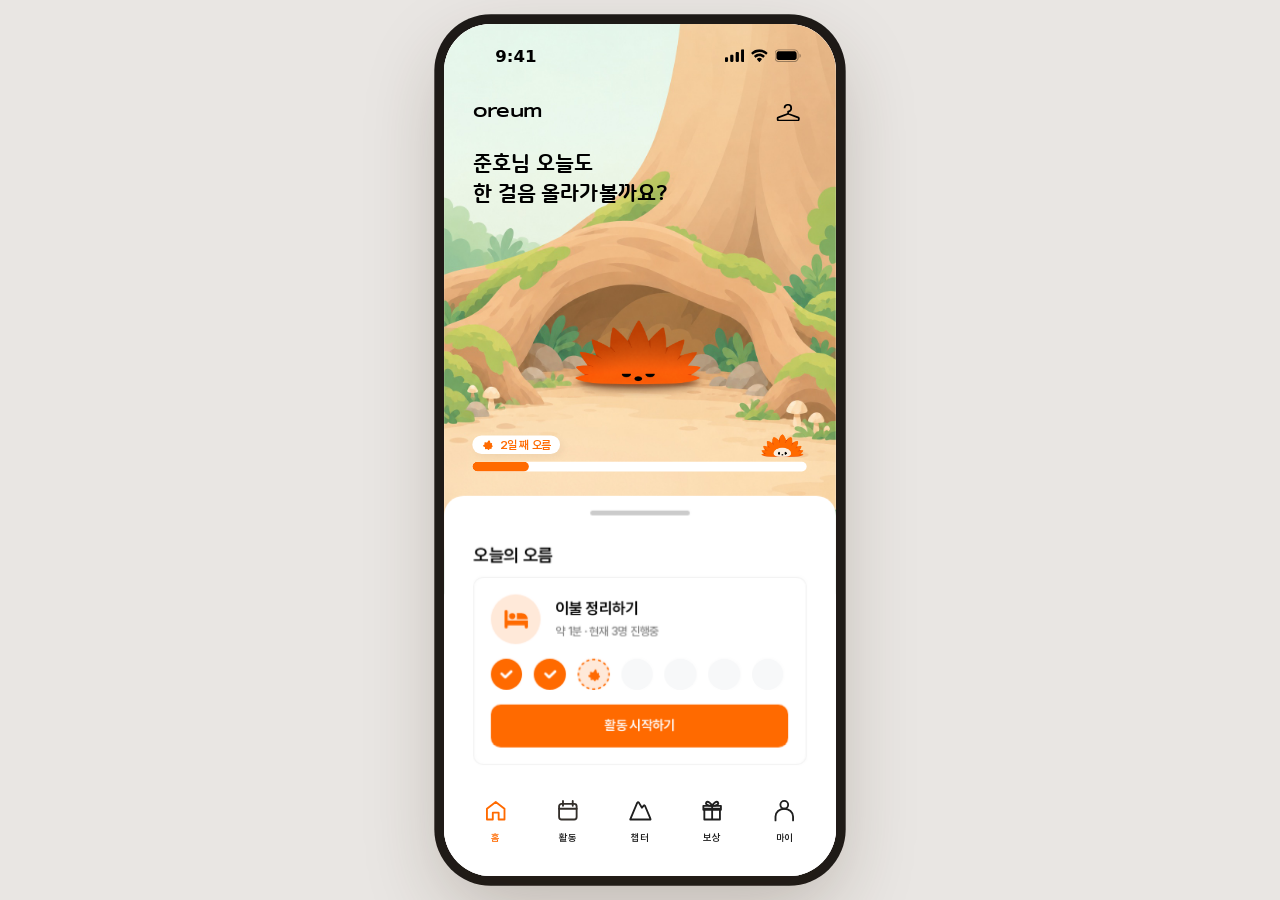
==== index.html @ efaa35b4 "oreum 미션 인증 웹 프로토타입 (홈 → 이불 정리 인증 → 포인트 → 연속활동) Co-Authored-By: Claude Opus 5.5 <noreply@anthropic.c" ====
<!doctype html>
<html lang="ko">
<head>
<meta charset="utf-8">
<meta name="viewport" content="width=device-width, initial-scale=1, maximum-scale=1, user-scalable=no, viewport-fit=cover">
<title>oreum</title>
<meta name="description" content="오름 — 홈에서 미션 인증, 포인트 적립, 연속활동 갱신까지 이어지는 프로토타입">
<meta name="theme-color" content="#ffffff">
<!-- iOS 홈 화면 앱 -->
<meta name="apple-mobile-web-app-capable" content="yes">
<meta name="mobile-web-app-capable" content="yes">
<meta name="apple-mobile-web-app-status-bar-style" content="black-translucent">
<meta name="apple-mobile-web-app-title" content="oreum">
<meta name="format-detection" content="telephone=no">
<link rel="apple-touch-icon" href="icons/icon-180.png">
<link rel="icon" type="image/png" sizes="192x192" href="icons/icon-192.png">
<link rel="manifest" href="manifest.webmanifest">
<link rel="preload" href="fonts/Pretendard-SemiBold.woff2" as="font" type="font/woff2" crossorigin>
<link rel="stylesheet" href="css/app.css">
</head>
<body>
<div id="app" aria-live="polite">

  <!-- ───────── 0. 공통: 가짜 상태바 (데스크톱 미리보기에서만 보임) ───────── -->
  <template id="tpl-statusbar">
    <div class="statusbar">
      <span class="sb-time">9:41</span>
      <span class="sb-levels"><img class="sb-cell" alt=""><img class="sb-wifi" alt=""><img class="sb-batt" alt=""></span>
    </div>
  </template>

  <!-- ───────── 1. 홈 (홈_메인_집 1242:3831 / 바텀시트 1857:6361) ───────── -->
  <section class="screen light" id="home" data-sb="dark">
    <div class="home-bg"><img src="assets/home/bg.jpg" alt=""></div>

    <div class="home-nav">
      <button class="logo" id="logo" aria-label="oreum (길게 누르면 처음 상태로)">oreum</button>
      <button class="hanger" data-toast="꾸미기는 이 프로토타입에 포함되지 않았어요" aria-label="꾸미기"><img src="assets/home/hanger.svg" alt=""></button>
    </div>

    <div class="greeting">준호님 오늘도<br>한 걸음 올라가볼까요?</div>

    <div class="char-shadow"><img src="assets/home/shadow.svg" alt=""></div>
    <img class="char" src="assets/home/char.png" alt="오르미">

    <button class="streak-chip" id="homeChip" data-go="activity">
      <span class="sym"><img src="assets/home/symbol.svg" alt=""></span>
      <span class="chip-txt"><b id="homeChipNum">2</b>일 째 오름</span>
    </button>
    <div class="home-bar"><div class="home-bar-fill" id="homeBarFill"></div></div>
    <div class="peek"><img src="assets/home/peek.png" alt=""></div>

    <div class="dim" id="sheetDim"></div>

    <div class="sheet" id="sheet">
      <div class="sheet-handle" id="sheetHandle"><span class="grabber"></span></div>
      <div class="sheet-body">
        <p class="sheet-title">오늘의 오름</p>
        <div class="mission-card">
          <div class="mc-head">
            <div class="mc-icon">
              <img class="mc-circle" src="assets/home/mission-circle.svg" alt="">
              <img class="mc-bed" src="assets/home/bed.svg" alt="">
            </div>
            <div class="mc-text">
              <p class="mc-title">이불 정리하기</p>
              <p class="mc-sub">약 1분 · 현재 3명 진행중</p>
            </div>
          </div>
          <div class="dots" id="dots">
            <img class="dot" style="left:0" src="assets/home/check1.svg" alt="">
            <img class="dot w33" style="left:44px" src="assets/home/check2.svg" alt="">
            <div class="dot w33 today" id="todayDot" style="left:89px">
              <img class="today-bg" src="assets/home/today-dot.png" alt="" width="33" height="32">
              <span class="today-sym"><img src="assets/home/symbol-round.svg" alt=""></span>
              <img class="today-check" src="assets/home/check2.svg" alt="">
            </div>
            <img class="dot" style="left:134px" src="assets/home/dot-empty32.svg" alt="">
            <img class="dot w33" style="left:178px" src="assets/home/dot-empty33.svg" alt="">
            <img class="dot w33" style="left:223px" src="assets/home/dot-empty33.svg" alt="">
            <img class="dot" style="left:268px" src="assets/home/dot-empty32.svg" alt="">
          </div>
          <button class="btn-primary mc-btn" id="startBtn">활동 시작하기</button>
        </div>

        <!-- 펼친 상태에서만 보이는 영역 -->
        <div class="sheet-more">
          <div class="info-card" data-toast="챕터 화면은 이 프로토타입에 포함되지 않았어요">
            <p class="ic-label">현재 챕터 · 1</p>
            <p class="ic-value">숨 고르기</p>
            <img class="ic-arrow" src="assets/sheet/arrow.svg" alt="">
          </div>
          <div class="info-card right" data-toast="보상 화면은 이 프로토타입에 포함되지 않았어요">
            <p class="ic-label">누적 리워드</p>
            <p class="ic-value"><span id="totalPoint">23,000</span> P</p>
            <img class="ic-arrow" src="assets/sheet/arrow.svg" alt="">
          </div>
          <div class="past-bar" data-go="activity">
            <span>다시 하고 싶은 활동이 있나요?</span>
            <span class="past-link">지난 활동 보기 ›</span>
          </div>
        </div>
      </div>
    </div>

    <nav class="tabs" data-active="home"></nav>
  </section>

  <!-- ───────── 2. 미션 인증 카메라 (미션인증 1242:5837) ───────── -->
  <section class="screen dark" id="camera" data-sb="light">
    <div class="cam-header">
      <p class="cam-title">미션 인증</p>
      <button class="icon-btn cam-close" id="camClose" aria-label="닫기"><img src="assets/camera/x.svg" alt=""></button>
    </div>

    <div class="cam-mission">
      <div class="cm-mascot"><img src="assets/camera/mascot.png" alt=""></div>
      <p class="cm-title">이불 정리하기</p>
      <p class="cm-sub">이불을 갠 모습이 화면에 보이게 찍어주세요</p>
    </div>

    <div class="viewfinder" id="viewfinder">
      <video id="camVideo" autoplay playsinline muted></video>
      <img id="camFallback" class="cam-fallback" src="assets/camera/sample.jpg" alt="예시 사진">
      <img id="camShot" class="cam-shot" alt="촬영한 사진">
      <div class="flash" id="camFlash"></div>
      <img class="corner tl" src="assets/camera/corner-l.svg" alt="">
      <img class="corner tr" src="assets/camera/corner-l.svg" alt="">
      <img class="corner bl" src="assets/camera/corner-l.svg" alt="">
      <img class="corner br" src="assets/camera/corner-l.svg" alt="">
      <div class="cam-msg" id="camMsg">
        <p id="camMsgText">카메라를 켜는 중이에요…</p>
        <button id="camRetry" class="cam-retry">다시 시도</button>
      </div>
    </div>

    <button class="shutter" id="shutter" aria-label="촬영"><img src="assets/camera/shutter.svg" alt=""></button>
    <button class="flip" id="flip" aria-label="카메라 전환">
      <img class="flip-bg" src="assets/camera/flip-bg.svg" alt="">
      <img class="flip-ic" src="assets/camera/flip.svg" alt="">
    </button>
  </section>

  <!-- ───────── 3. 인증 확인 중 (미션인증_로딩 1242:5946) ───────── -->
  <section class="screen light" id="loading" data-sb="dark">
    <div class="mid">
      <div class="ld-mascot">
        <img class="ld-char" src="assets/loading/mascot.png" alt="">
        <img class="ld-eye" src="assets/loading/eye.svg" alt="">
      </div>
      <div class="ld-ring"><img src="assets/loading/ring.svg" alt=""></div>
      <p class="ld-text">인증을 확인하고 있어요...</p>
    </div>
    <button class="btn-primary btn-bottom" id="cancelVerify">인증 취소하기</button>
  </section>

  <!-- ───────── 4. 인증 완료 (미션인증_인증완료 1242:5907) ───────── -->
  <section class="screen light" id="done" data-sb="dark">
    <button class="icon-btn top-close" data-home aria-label="닫기"><img src="assets/done/x.svg" alt=""></button>
    <div class="mid">
      <div class="dn-mascot"><img src="assets/done/mascot.png" alt=""></div>
      <p class="dn-title">인증 완료!</p>
      <p class="dn-sub">차근차근 나만의 속도로 오르고 있어요</p>
      <div class="reward-box">
        <div class="rw-row r1"><span class="rw-label">미션 지원금</span><span class="rw-val" data-count="1400" data-fmt="won">0원</span></div>
        <img class="rw-line l1" src="assets/done/line.svg" alt="">
        <div class="rw-row r2"><span class="rw-label">미션 리워드</span><span class="rw-val" data-count="1000" data-fmt="plus">+0P</span></div>
        <img class="rw-line l2" src="assets/done/line.svg" alt="">
        <div class="rw-row r3"><span class="rw-label">연속 보너스</span><span class="rw-val orange" data-count="200" data-fmt="plus">+0P</span></div>
      </div>
    </div>
    <button class="btn-primary btn-upper" id="toStreak">계속 하기</button>
    <button class="btn-ghost btn-bottom" data-home>홈으로 돌아가기</button>
  </section>

  <!-- ───────── 5. 연속활동 갱신 (미션인증_연속활동 1242:5242) ───────── -->
  <section class="screen light" id="streak" data-sb="dark">
    <button class="icon-btn top-close" data-home aria-label="닫기"><img src="assets/done/x.svg" alt=""></button>
    <div class="mid">
      <div class="st-mascot"><img src="assets/streak/mascot-crop.png" alt=""></div>
      <p class="st-title"><span id="stTitleNum">3</span>일째, 잘하고 있어요</p>
      <p class="st-sub">다음 단계까지 계속해요!</p>
      <div class="st-stats">
        <div class="st-row small"><span>현재 연속 활동</span><span>다음 단계까지</span></div>
        <div class="st-row big"><span class="st-days"><b id="stDays">2</b>일</span><span class="st-left"><b id="stLeft">5</b>일 남음</span></div>
        <div class="st-bar"><div class="st-bar-fill" id="stBarFill"></div></div>
      </div>
    </div>
    <p class="st-hint">이어진 미션을 통해 추가보상을 받아보세요</p>
    <button class="btn-primary btn-upper" data-toast="보너스 퀘스트는 이 프로토타입에 포함되지 않았어요">보너스 퀘스트 하기</button>
    <button class="btn-ghost dark btn-bottom" data-home>홈으로 돌아가기</button>
  </section>

  <!-- ───────── 6. 활동 탭 · 연속 활동 캘린더 (연속활동 1242:6733) ───────── -->
  <section class="screen light" id="activity" data-sb="dark">
    <p class="act-title">연속 활동</p>
    <div class="act-scroll">
      <div class="act-hero">
        <img class="ah-img" src="assets/activity/hedgehog.png" alt="">
        <span class="ah-chip">연속 오름</span>
        <p class="ah-num"><span id="actDays">2</span>일</p>
        <p class="ah-sub">오늘도 작은 실천을 쌓았어요</p>
      </div>
      <div class="cal-head">
        <p id="calMonth">2026년 11월</p>
        <div class="cal-nav">
          <button class="icon-btn" id="calPrev" aria-label="이전 달"><img src="assets/activity/chev-l.svg" alt=""></button>
          <button class="icon-btn flipx" id="calNext" aria-label="다음 달"><img src="assets/activity/chev-r.svg" alt=""></button>
        </div>
      </div>
      <div class="cal" id="cal"></div>
      <div class="cal-legend">
        <span class="lg-pill"></span><span class="lg-txt">활동 완료</span>
        <img class="lg-dot" src="assets/activity/legend-today.svg" alt=""><span class="lg-txt">오늘</span>
      </div>
      <p class="act-day" id="actDayLabel">11월 15일 · 오늘</p>
      <button class="act-card" id="actCard">
        <span class="ac-ch">챕터 1</span>
        <span class="ac-title">이불 정리하기</span>
        <span class="ac-sub" id="actCardSub">아직 인증 전이에요</span>
        <img class="ac-photo" src="assets/activity/photo.svg" alt="">
        <img class="ac-chev" src="assets/activity/chev-sm.svg" alt="">
      </button>
    </div>
    <nav class="tabs" data-active="activity"></nav>
  </section>

  <!-- 촬영 사진 보기 -->
  <div class="photo-view" id="photoView"><img id="photoViewImg" alt="인증 사진"><p>탭하면 닫혀요</p></div>

  <div class="toast" id="toast"></div>
</div>

<!-- 사파리에서 처음 열었을 때: 홈 화면에 추가 안내 -->
<div class="a2hs" id="a2hs" hidden>
  <div class="a2hs-card">
    <p class="a2hs-title">홈 화면에 추가해서 앱처럼 실행하세요</p>
    <p class="a2hs-body">하단의 <b>공유</b> 버튼 <svg viewBox="0 0 24 24" width="16" height="16" aria-hidden="true"><path d="M12 3v12M8 7l4-4 4 4M5 11v9h14v-9" fill="none" stroke="currentColor" stroke-width="2" stroke-linecap="round" stroke-linejoin="round"/></svg> → <b>홈 화면에 추가</b>를 누르면 주소창 없이 전체 화면으로 열려요.</p>
    <button id="a2hsClose">브라우저에서 그냥 볼게요</button>
  </div>
</div>

<script src="js/app.js"></script>
</body>
</html>
---- css/app.css ----
/* oreum 미션 인증 프로토타입
   - 모든 좌표는 Figma 프레임(402 × 874) 기준 px. #app 전체를 기기 폭에 맞춰 scale 한다.
   - --H : 현재 기기에서의 화면 높이(디자인 px, 단위 없는 숫자). JS가 넣어 준다. */

@font-face { font-family: "Pretendard"; font-weight: 400; font-display: swap; src: url("../fonts/Pretendard-Regular.woff2") format("woff2"); }
@font-face { font-family: "Pretendard"; font-weight: 500; font-display: swap; src: url("../fonts/Pretendard-Medium.woff2") format("woff2"); }
@font-face { font-family: "Pretendard"; font-weight: 600; font-display: swap; src: url("../fonts/Pretendard-SemiBold.woff2") format("woff2"); }
@font-face { font-family: "NanumSquareRound"; font-weight: 800; font-display: swap; src: url("../fonts/NanumSquareRoundEB.woff2") format("woff2"); }
@font-face { font-family: "Syncopate"; font-weight: 700; font-display: swap; src: url("../fonts/Syncopate-Bold.ttf") format("truetype"); }

:root {
  --orange: #ff6a00;
  --ink: #1f1f1f;
  --H: 874;
}

* { box-sizing: border-box; margin: 0; padding: 0; }
html, body { height: 100%; }
body {
  position: fixed; inset: 0; overflow: hidden;
  background: #ffffff;
  font-family: "Pretendard", -apple-system, BlinkMacSystemFont, "Apple SD Gothic Neo", sans-serif;
  color: #000;
  -webkit-font-smoothing: antialiased;
  -webkit-text-size-adjust: 100%;
  -webkit-user-select: none; user-select: none;
  -webkit-touch-callout: none;
  -webkit-tap-highlight-color: transparent;
  touch-action: manipulation;
  overscroll-behavior: none;
}
body.bg-dark { background: #1c1612; }
body.frame { background: #e9e6e3; }

button { font: inherit; color: inherit; background: none; border: 0; cursor: pointer; text-align: inherit; }
img { display: block; -webkit-user-drag: none; }

#app {
  position: absolute; left: 0; top: 0;
  width: 402px; height: calc(var(--H) * 1px);
  transform-origin: 0 0;
  overflow: hidden;
  background: #fff;
}
body.frame #app { border-radius: 48px; box-shadow: 0 30px 80px rgba(60, 40, 20, .25), 0 0 0 10px #1d1a18; }

/* ───────── 공통 ───────── */
.screen { position: absolute; inset: 0; display: none; overflow: hidden; background: #fff; }
.screen.active { display: block; }
.screen.dark { background: #1c1612; }

.statusbar {
  position: absolute; left: 0; top: 0; width: 402px; height: 62px; z-index: 40;
  display: none; align-items: center; justify-content: center; gap: 154px;
  padding: 21px 24px 19px; pointer-events: none;
}
body.frame .statusbar { display: flex; }
.sb-time { flex: 1 0 0; text-align: center; padding-top: 1.5px; font: 600 17px/22px -apple-system, "SF Pro", system-ui, sans-serif; }
.screen.dark .sb-time { color: #fff; }
.sb-levels { flex: 1 0 0; display: flex; gap: 7px; align-items: center; justify-content: center; height: 22px; padding: 1px 1px 0 0; }
.sb-cell { width: 19.2px; height: 12.226px; }
.sb-wifi { width: 17.142px; height: 12.328px; }
.sb-batt { width: 27.328px; height: 13px; }

.icon-btn { position: absolute; width: 44px; height: 44px; padding: 10px; }
.icon-btn img { width: 24px; height: 24px; }
.flipx img { transform: scaleX(-1); }

.btn-primary, .btn-ghost {
  position: absolute; left: 30px; width: 342px; height: 56px; border-radius: 10px;
  font-weight: 600; font-size: 14px; line-height: 1.3; letter-spacing: -0.28px; text-align: center;
  transition: transform .12s ease, filter .12s ease;
}
.btn-primary { background: var(--orange); color: #fff; }
.btn-ghost { color: rgba(0, 0, 0, .5); }
.btn-ghost.dark { color: #444; }
.btn-primary:active, .btn-ghost:active { transform: scale(.97); filter: brightness(.95); }
.btn-upper { bottom: 122px; }
.btn-bottom { bottom: 53px; }

/* 화면 가운데 묶음: 디자인 높이(874)와 기기 높이 차이의 절반만큼 위아래로 이동 */
.mid {
  position: absolute; left: 0; top: 0; width: 402px; height: 874px; pointer-events: none;
  transform: translateY(calc((var(--H) - 874) * .5px));
}
.mid > * { pointer-events: auto; }

.top-close { left: 338px; top: 67px; z-index: 3; }

/* ───────── 1. 홈 ───────── */
.home-bg { position: absolute; left: -1px; top: -25px; width: 403px; height: 610px; overflow: hidden; }
.home-bg img { position: absolute; left: -0.99%; top: -0.04%; width: 100.99%; height: 100.08%; max-width: none; }

.home-nav { position: absolute; left: 0; top: 62px; width: 402px; height: 58px; }
.logo {
  position: absolute; left: 30px; top: 20px; width: 82px; height: 18px;
  font: 700 14px/1.4 "Syncopate", sans-serif; letter-spacing: -0.14px; color: #000;
}
.hanger { position: absolute; left: 342px; top: 20.5px; width: 22px; height: 17px; }
.hanger::after { content: ""; position: absolute; inset: -12px; }
.hanger img { position: absolute; left: -0.865px; top: -0.894px; width: 23.703px; height: 18.79px; max-width: none; }

.greeting {
  position: absolute; left: 30px; top: 129px; white-space: nowrap;
  font: 800 22px/1.4 "NanumSquareRound", "Pretendard", sans-serif; letter-spacing: -0.44px;
}

/* 짧은 화면에서는 캐릭터·칩이 시트에 가리지 않도록 함께 올라감 */
.char-shadow, .char { --lift: min(0px, calc((var(--H) - 874) * .55px)); }
.char-shadow { position: absolute; left: 138px; top: calc(358px + var(--lift)); width: 122px; height: 16px; }
.char-shadow img { position: absolute; left: -10.394px; top: -10.4px; width: 142.789px; height: 36.8px; max-width: none; }
.char {
  position: absolute; left: 125px; top: calc(296px + var(--lift)); width: 148px; height: 83px; object-fit: cover;
  transform-origin: 50% 90%; animation: breathe 3.2s ease-in-out infinite;
}
@keyframes breathe { 0%, 100% { transform: scale(1, 1); } 50% { transform: scale(1.02, .975); } }

.streak-chip, .home-bar, .peek { --lift: min(0px, calc((var(--H) - 874) * 1px)); }
.streak-chip {
  position: absolute; left: 29px; top: calc(422px + var(--lift)); height: 19px;
  display: flex; align-items: center; gap: 6px; padding: 0 10px; border-radius: 30px; overflow: hidden;
  background: #fff; box-shadow: 3px 3px 8.4px rgba(0, 0, 0, .05);
  color: var(--orange); font-weight: 600; font-size: 12px; line-height: 1; letter-spacing: -0.24px; white-space: nowrap;
}
.streak-chip b { font-weight: 600; display: inline-block; }
.sym { position: relative; width: 12px; height: 12px; flex: none; }
.sym img { position: absolute; left: .964px; top: 1.319px; width: 10.016px; height: 10.063px; }
.home-bar { position: absolute; left: 29px; top: calc(449px + var(--lift)); width: 343px; height: 10px; border-radius: 30px; background: #fff; overflow: hidden; }
.home-bar-fill { height: 100%; width: 58px; border-radius: 30px; background: var(--orange); transition: width .9s cubic-bezier(.2, .8, .2, 1); }
.peek { position: absolute; left: 322px; top: calc(419px + var(--lift)); width: 50px; height: 27px; overflow: hidden; }
.peek img { position: absolute; left: -0.52%; top: -30.77%; width: 101.03%; height: 161.54%; max-width: none; }

.dim { position: absolute; inset: 0; z-index: 5; background: rgba(0, 0, 0, .75); opacity: 0; pointer-events: none; }
.sheet {
  position: absolute; left: 0; width: 402px; z-index: 6;
  top: calc((var(--H) - 579) * 1px); height: 640px;
  border-radius: 20px 20px 0 0; background: #fff;
  -webkit-backdrop-filter: blur(2.3px); backdrop-filter: blur(2.3px);
  transform: translateY(189px);         /* 접힌 상태 = 디자인 top 484 */
  will-change: transform;
}
.sheet-handle { position: absolute; left: 0; top: 0; width: 402px; height: 44px; z-index: 2; touch-action: none; }
.grabber { position: absolute; left: 150px; top: 15px; width: 102px; height: 5px; border-radius: 3px; background: #cbcbcb; }
.sheet-body { position: absolute; left: 30px; top: 48px; width: 342px; }
.sheet-title { font-weight: 600; font-size: 18px; line-height: 1.4; letter-spacing: -0.36px; margin-bottom: 10px; }

.mission-card {
  position: relative; width: 342px; padding: 17px; /* Figma 선은 안쪽 선 → 테두리 1px 포함해 18px */ border: 1px solid rgba(0, 0, 0, .05); border-radius: 10px; background: #fff;
  display: flex; flex-direction: column; gap: 15px;
}
.mc-head { display: flex; align-items: center; gap: 15px; }
.mc-icon { position: relative; width: 51px; height: 51px; flex: none; }
.mc-circle { position: absolute; inset: 0; width: 51px; height: 51px; }
.mc-bed { position: absolute; left: 14px; top: 16px; width: 24px; height: 19.034px; }
.mc-text { width: 162px; display: flex; flex-direction: column; gap: 4px; line-height: 1.4; }
.mc-title { font-weight: 600; font-size: 16px; letter-spacing: -0.32px; }
.mc-sub { font-weight: 500; font-size: 12px; letter-spacing: -0.24px; color: #808080; }

.dots { position: relative; height: 32px; width: 301px; }
.dot { position: absolute; top: 0; width: 32px; height: 32px; }
.dot.w33 { width: 33px; }
.today-bg { position: absolute; inset: 0; width: 33px; height: 32px; }
.today-sym { position: absolute; left: 10px; top: 9px; width: 14px; height: 14px; }
.today-sym img { position: absolute; left: .963px; top: 1.319px; width: 12.016px; height: 12.062px; }
.today-check { position: absolute; inset: 0; width: 33px; height: 32px; opacity: 0; transform: scale(.3); }
.today.done .today-bg, .today.done .today-sym { opacity: 0; }
.today.done .today-check { opacity: 1; transform: none; }

.mc-btn { position: relative; left: 0; width: 304.892px; height: 44px; font-size: 14px; line-height: 1.4; }
.mc-btn.completed { background: #ffe9d9; color: var(--orange); }

.sheet-more { position: relative; margin-top: 22px; display: flex; flex-wrap: wrap; column-gap: 20px; row-gap: 22px; opacity: 0; pointer-events: none; }
.sheet.expanded .sheet-more { pointer-events: auto; }
.info-card { position: relative; width: 161px; height: 91px; border: 1px solid rgba(0, 0, 0, .05); border-radius: 10px; cursor: pointer; }
.ic-label { position: absolute; left: 14px; top: 12px; font-weight: 500; font-size: 13px; line-height: 1.4; letter-spacing: -0.26px; color: rgba(0, 0, 0, .5); }
.ic-value { position: absolute; left: 13px; top: 39px; font-weight: 600; font-size: 20px; line-height: 1.4; letter-spacing: -0.4px; white-space: nowrap; }
.ic-arrow { position: absolute; left: 136px; top: 14px; width: 14.32px; height: 14.32px; }
.info-card.right .ic-label, .info-card.right .ic-value { left: 13.6px; }
.info-card.right .ic-arrow { left: 132.5px; }
.past-bar {
  position: relative; width: 342px; height: 44px; border-radius: 10px; background: #f7f8f9;
  font-weight: 500; font-size: 13px; line-height: 18px; letter-spacing: -0.26px; cursor: pointer;
}
.past-bar span { position: absolute; left: 12px; top: 12px; white-space: nowrap; }
.past-bar .past-link { left: 249px; color: rgba(0, 0, 0, .5); }

/* 하단 탭 */
.tabs { position: absolute; left: 0; bottom: 0; width: 402px; height: 96px; z-index: 8; background: #fff; }
.tabs-inner { position: absolute; left: 16px; top: 12px; width: 370px; height: 56px; display: flex; }
.tab { flex: 1 0 0; height: 56px; display: flex; flex-direction: column; align-items: center; justify-content: center; gap: 4px; }
.tab-ic { position: relative; width: 28px; height: 28px; }
.tab-ic img { position: absolute; left: 2px; top: 2px; width: 24px; height: 24px; }
.tab-lb { font-weight: 600; font-size: 10px; line-height: 18px; color: var(--ink); white-space: nowrap; }
.tab.on .tab-lb { color: var(--orange); }

/* ───────── 2. 카메라 ───────── */
.cam-title { position: absolute; left: 0; width: 402px; top: 77px; text-align: center; color: #fff; font-weight: 600; font-size: 20px; line-height: 24px; }
.cam-close { left: 338px; top: 67px; }

.cam-mission { position: absolute; left: 30px; top: 148px; width: 342px; height: 86px; border-radius: 10px; background: #332e2a; }
.cm-mascot { position: absolute; left: 20px; top: 18px; width: 53px; height: 50px; overflow: hidden; }
.cm-mascot img { position: absolute; left: -10.15%; top: -4.07%; width: 112.23%; height: 108.55%; max-width: none; }
.cm-title { position: absolute; left: 83px; top: 22px; color: #fff; font-weight: 600; font-size: 16px; line-height: 1.4; letter-spacing: -0.32px; white-space: nowrap; }
.cm-sub { position: absolute; left: 83px; top: 44px; color: rgba(255, 255, 255, .5); font-weight: 400; font-size: 14px; line-height: 1.4; letter-spacing: -0.28px; white-space: nowrap; }

.viewfinder {
  position: absolute; left: 30px; top: 254px; width: 342px; height: calc((var(--H) - 462) * 1px);
  border-radius: 10px; overflow: hidden; background: #0d0a08;
  transform: translateZ(0); /* iOS에서 video 모서리 클리핑 */
}
#camVideo { position: absolute; inset: 0; width: 100%; height: 100%; object-fit: cover; background: #0d0a08; }
#camVideo.mirror { transform: scaleX(-1); }
.cam-fallback { position: absolute; left: -6.43%; top: -13.19%; width: 106.43%; height: 126.39%; max-width: none; object-fit: cover; display: none; }
.viewfinder.fallback .cam-fallback { display: block; }
.viewfinder.fallback #camVideo { display: none; }
.cam-shot { position: absolute; inset: 0; width: 100%; height: 100%; object-fit: cover; display: none; }
.viewfinder.shot .cam-shot { display: block; }
.flash { position: absolute; inset: 0; background: #fff; opacity: 0; pointer-events: none; }

.corner { position: absolute; width: 36px; height: 35.273px; max-width: none; pointer-events: none; z-index: 2; }
.corner.tl { left: 11px; top: 11.72px; }
.corner.tr { right: 12px; top: 11.72px; transform: scaleX(-1); }
.corner.bl { left: 11px; bottom: 13.68px; transform: scaleY(-1); }
.corner.br { right: 12px; bottom: 13.68px; transform: scale(-1, -1); }

.cam-msg {
  position: absolute; left: 0; right: 0; bottom: 0; z-index: 3; padding: 14px 16px 16px;
  display: none; flex-direction: column; align-items: center; gap: 10px;
  background: linear-gradient(to top, rgba(0, 0, 0, .7), rgba(0, 0, 0, 0));
  color: #fff; text-align: center; font-weight: 500; font-size: 13px; line-height: 1.45; letter-spacing: -0.26px;
}
.cam-msg.show { display: flex; }
.cam-msg.center { top: 0; justify-content: center; background: rgba(0, 0, 0, .35); }
.cam-retry { display: none; padding: 7px 14px; border-radius: 20px; background: rgba(255, 255, 255, .18); font-weight: 600; font-size: 13px; }
.cam-msg.retry .cam-retry { display: block; }

.shutter { position: absolute; left: 165px; bottom: 69px; width: 72.004px; height: 72.004px; border-radius: 50%; transition: transform .12s ease; }
.shutter img { width: 72.004px; height: 72.004px; }
.shutter:active { transform: scale(.9); }
.shutter:disabled { opacity: .5; }
.flip { position: absolute; left: 317px; bottom: 83px; width: 44px; height: 44px; }
.flip-bg { position: absolute; inset: 0; width: 44px; height: 44px; }
.flip-ic { position: absolute; left: 10px; top: 10px; width: 24px; height: 24px; transition: transform .4s ease; }
.flip.spin .flip-ic { transform: rotate(180deg); }

/* ───────── 3. 로딩 ───────── */
.ld-mascot { position: absolute; left: 134px; top: 343px; width: 135px; height: 135px; }
.ld-char { width: 135px; height: 135px; object-fit: cover; }
.ld-eye { position: absolute; left: 62px; top: 63px; width: 4px; height: 5px; }
.ld-ring { position: absolute; left: 101px; top: 310px; width: 199.5px; height: 198px; animation: ring 2s linear infinite; }
.ld-ring img { position: absolute; left: -2.494px; top: -2.495px; width: 204.5px; height: 203px; max-width: none; }
@keyframes ring { 0% { transform: rotate(0deg); } 37.5% { transform: rotate(360deg); } 75%, 100% { transform: rotate(720deg); } }
.ld-text { position: absolute; left: 0; width: 403px; top: 532px; text-align: center; font-weight: 600; font-size: 22px; line-height: 1.4; letter-spacing: -0.44px; }

/* ───────── 4. 인증 완료 ───────── */
.dn-mascot { position: absolute; left: 117px; top: 173px; width: 167px; height: 153px; overflow: hidden; }
.dn-mascot img { position: absolute; left: -14.47%; top: -1.68%; width: 118.56%; height: 105.43%; max-width: none; }
.dn-title { position: absolute; left: 80px; top: 334px; width: 242px; text-align: center; font-weight: 600; font-size: 24px; line-height: 1.4; letter-spacing: -0.48px; }
.dn-sub { position: absolute; left: 0; width: 403px; top: 368px; text-align: center; font-weight: 400; font-size: 14px; line-height: 1.4; letter-spacing: -0.28px; color: rgba(0, 0, 0, .5); }
.reward-box { position: absolute; left: 30px; top: 438px; width: 342px; height: 167px; border-radius: 10px; background: #f7f8f9; }
.rw-row { position: absolute; left: 24px; right: 24px; height: 22.4px; }
.rw-row.r1 { top: 18px; } .rw-row.r2 { top: 72px; } .rw-row.r3 { top: 127px; }
.rw-label { position: absolute; left: 0; top: 1px; font-weight: 400; font-size: 14px; line-height: 1.4; letter-spacing: -0.28px; color: rgba(0, 0, 0, .5); }
.r2 .rw-label { top: 0; } .r2 .rw-val { top: 1px; }
.rw-val { position: absolute; right: 0; top: 0; font-weight: 500; font-size: 16px; line-height: 1.4; letter-spacing: -0.32px; color: #000; font-variant-numeric: tabular-nums; white-space: nowrap; }
.r2 .rw-val { color: #060606; }
.rw-val.orange { color: var(--orange); }
.rw-line { position: absolute; width: 293px; height: .7px; }
.rw-line.l1 { left: 24px; top: 55.3px; } .rw-line.l2 { left: 25px; top: 110.3px; }

/* ───────── 5. 연속활동 ───────── */
.st-mascot { position: absolute; left: 127px; top: 221px; width: 148px; height: 142px; }
.st-mascot img { width: 148px; height: 142px; }
.st-title { position: absolute; left: 0; width: 402px; top: 375px; text-align: center; white-space: nowrap; font-weight: 600; font-size: 24px; line-height: 1.4; letter-spacing: -0.48px; }
.st-title span { display: inline-block; }
.st-sub { position: absolute; left: 0; width: 401px; top: 415px; text-align: center; white-space: nowrap; font-weight: 400; font-size: 16px; line-height: 1.4; letter-spacing: -0.32px; color: #666; }
.st-stats { position: absolute; left: 29px; top: 477px; width: 343px; display: flex; flex-direction: column; gap: 9px; }
.st-row { display: flex; justify-content: space-between; font-weight: 500; line-height: 1.4; white-space: nowrap; }
.st-row.small { font-size: 12px; letter-spacing: -0.24px; color: rgba(31, 31, 31, .5); }
.st-row.big { font-size: 16px; letter-spacing: -0.32px; margin-top: -9px; }
.st-row b { font-weight: 500; display: inline-block; }
.st-days { color: rgba(0, 0, 0, .7); }
.st-left { color: var(--orange); }
.st-bar { width: 342px; height: 7px; border-radius: 30px; background: #ffe9d9; overflow: hidden; }
.st-bar-fill { height: 100%; width: 0; border-radius: 30px; background: var(--orange); }
.st-hint { position: absolute; left: 0; width: 400px; bottom: 191px; text-align: center; white-space: nowrap; font-weight: 400; font-size: 12px; line-height: 1.4; letter-spacing: -0.24px; color: rgba(0, 0, 0, .5); }

/* ───────── 6. 활동 탭 ───────── */
.act-title { position: absolute; left: 0; width: 402px; top: 77px; z-index: 2; text-align: center; font-weight: 600; font-size: 20px; line-height: 24px; }
.act-scroll {
  position: absolute; left: 0; right: 0; top: 120px; bottom: 96px; overflow-y: auto; overflow-x: hidden;
  -webkit-overflow-scrolling: touch; overscroll-behavior: contain;
}
.act-scroll::after { content: ""; display: block; height: calc(650px + var(--extra, 0) * 1px); }
.act-scroll > * { position: absolute; }
.act-hero { left: 30px; top: 19px; width: 342px; height: 116px; border-radius: 15px; background: #fff8f2; }
.ah-img { position: absolute; left: 15px; top: 36px; width: 88px; height: 44px; object-fit: cover; }
.ah-chip { position: absolute; left: 110px; top: 20px; padding: 3px 8px; border-radius: 67px; background: #fff; font-weight: 600; font-size: 12px; line-height: 1.4; color: rgba(0, 0, 0, .5); }
.ah-num { position: absolute; left: 113px; top: 42.9px; font-weight: 600; font-size: 28px; line-height: 1.4; color: var(--orange); white-space: nowrap; }
.ah-num span { display: inline-block; }
.ah-sub { position: absolute; left: 113px; top: 82px; font-weight: 500; font-size: 10px; line-height: 1.4; color: rgba(0, 0, 0, .5); white-space: nowrap; }

.cal-head { left: 0; top: 173px; width: 402px; height: 24px; padding: 0 30px; display: flex; align-items: center; justify-content: space-between; }
.cal-head p { font-weight: 600; font-size: 16px; line-height: 1.4; }
.cal-nav { position: relative; width: 76px; height: 24px; }
.cal-nav .icon-btn { top: -10px; }
#calPrev { left: -10px; }
#calNext { left: 42px; }

.cal { left: 0; top: 0; width: 402px; height: 460px; pointer-events: none; }
.cal-pill { position: absolute; height: 30px; border-radius: 30px; background: #fff5ed; }
.cal-today { position: absolute; width: 30px; height: 30px; border-radius: 50%; background: var(--orange); }
.cal-num { position: absolute; width: 40px; height: 30px; margin: -15px 0 0 -20px; display: flex; align-items: center; justify-content: center; font-weight: 500; font-size: 16px; line-height: 1.4; color: #000; }
.cal-num.wd { color: rgba(0, 0, 0, .3); }
.cal-num.on { font-weight: 600; color: var(--orange); }
.cal-num.today { font-weight: 600; color: #fff; }
.cal-num.muted { color: rgba(0, 0, 0, .15); }

.cal-legend { left: 0; top: 461px; width: 402px; height: 12px; }
.lg-pill { position: absolute; left: 35px; top: 0; width: 21px; height: 12px; border-radius: 10px; background: #fff5ed; }
.lg-dot { position: absolute; left: 125px; top: 0; width: 12px; height: 12px; }
.lg-txt { position: absolute; left: 68px; top: 0; font-weight: 500; font-size: 12px; line-height: 1; color: rgba(0, 0, 0, .5); white-space: nowrap; }
.lg-txt:last-child { left: 149px; }

.act-day { left: 30px; top: 513px; font-weight: 600; font-size: 16px; line-height: normal; white-space: nowrap; }
.act-card { left: 30px; top: 547px; width: 342px; height: 96px; border-radius: 15px; background: #f7f8f9; }
.act-card > * { position: absolute; white-space: nowrap; line-height: normal; }
.ac-ch { left: 16px; top: 19px; font-weight: 600; font-size: 12px; color: rgba(0, 0, 0, .3); }
.ac-title { left: 16px; top: 38px; font-weight: 600; font-size: 16px; color: #000; }
.ac-sub { left: 16px; top: 61px; font-weight: 500; font-size: 13px; color: rgba(0, 0, 0, .5); }
.ac-photo { left: 272px; top: 58px; width: 18px; height: 18px; }
.ac-chev { left: 305px; top: 56px; width: 21px; height: 21px; transform: scaleX(-1); }
.act-card:not(.done) .ac-photo { opacity: .35; }

/* ───────── 오버레이 ───────── */
.photo-view {
  position: absolute; inset: 0; z-index: 60; display: none; flex-direction: column; align-items: center; justify-content: center; gap: 14px;
  background: rgba(10, 8, 6, .92); color: rgba(255, 255, 255, .6); font-size: 13px;
}
.photo-view.show { display: flex; }
.photo-view img { width: 342px; max-height: 70%; object-fit: contain; border-radius: 10px; }

.toast {
  position: absolute; left: 50%; bottom: 130px; z-index: 70; width: max-content; max-width: 340px; word-break: keep-all;
  transform: translate(-50%, 10px); opacity: 0; pointer-events: none;
  padding: 11px 16px; border-radius: 22px; background: rgba(30, 27, 25, .92); color: #fff;
  font-weight: 500; font-size: 13px; line-height: 1.4; letter-spacing: -0.26px; text-align: center;
  transition: opacity .25s ease, transform .25s ease;
}
.toast.show { opacity: 1; transform: translate(-50%, 0); }

/* 홈 화면 추가 안내 (기기 크기 그대로, 스케일 밖) */
.a2hs { position: fixed; inset: 0; z-index: 100; display: flex; align-items: flex-end; justify-content: center; padding: 16px 16px calc(16px + env(safe-area-inset-bottom)); background: rgba(0, 0, 0, .45); }
.a2hs[hidden] { display: none; }
.a2hs-card { width: 100%; max-width: 420px; padding: 22px 20px 16px; border-radius: 20px; background: #fff; text-align: center; }
.a2hs-title { font-weight: 600; font-size: 17px; letter-spacing: -0.34px; margin-bottom: 8px; }
.a2hs-body { font-size: 14px; line-height: 1.55; color: #555; letter-spacing: -0.28px; }
.a2hs-body svg { vertical-align: -3px; color: #0a84ff; }
.a2hs-card button { margin-top: 16px; width: 100%; height: 48px; border-radius: 12px; background: #f2f2f2; font-weight: 600; font-size: 14px; text-align: center; }
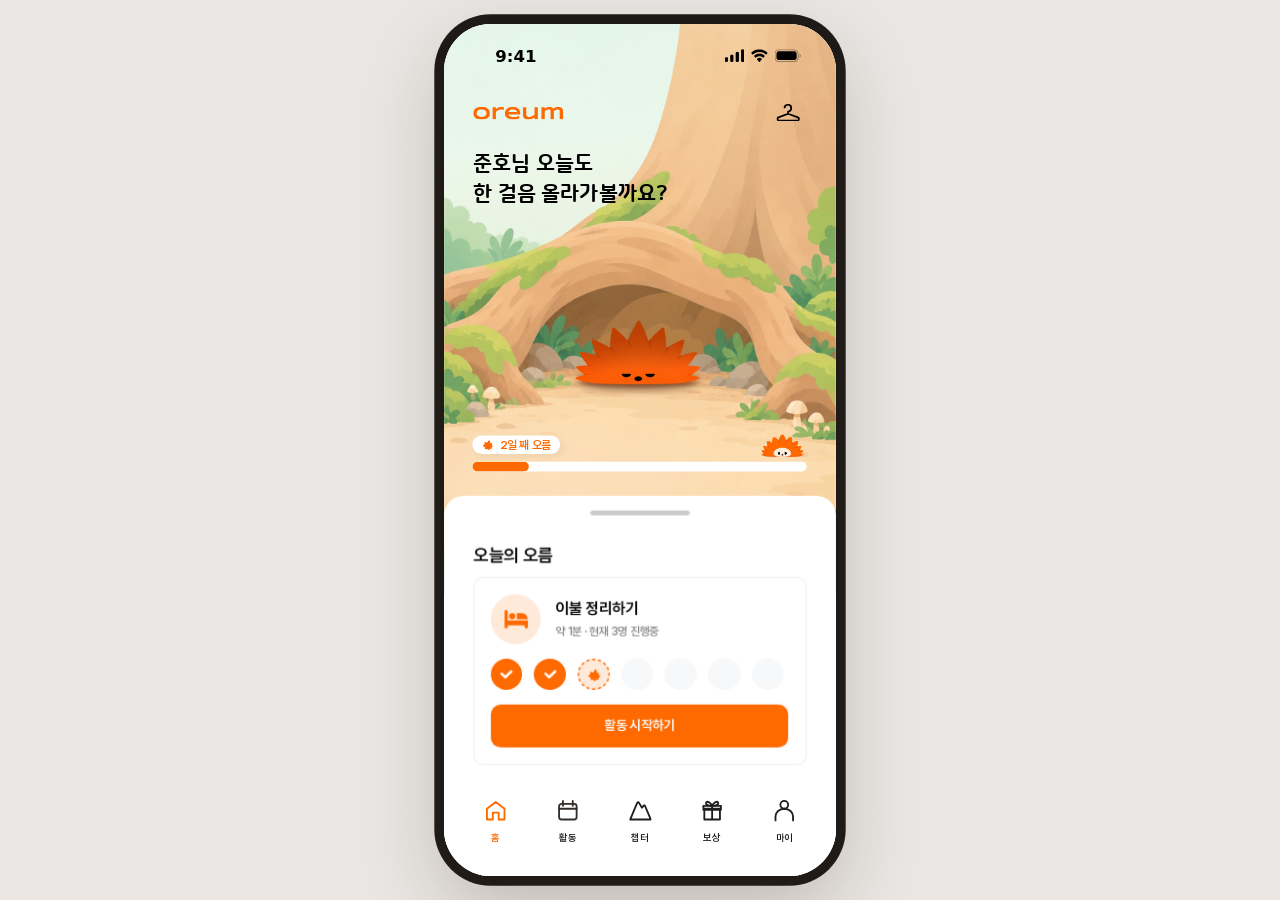
==== commit e9b4c65c: "상태바를 불투명(default)으로 바꿔 화면 하단 여백·잘림 해결, 로고를 oreum 워드마크로 교체 iOS 26 홈 화면 앱의 black-translucent 모드는 웹 화면이" ====
--- a/index.html
+++ b/index.html
@@ -9,14 +9,14 @@
 <!-- iOS 홈 화면 앱 -->
 <meta name="apple-mobile-web-app-capable" content="yes">
 <meta name="mobile-web-app-capable" content="yes">
-<meta name="apple-mobile-web-app-status-bar-style" content="black-translucent">
+<meta name="apple-mobile-web-app-status-bar-style" content="default">
 <meta name="apple-mobile-web-app-title" content="oreum">
 <meta name="format-detection" content="telephone=no">
 <link rel="apple-touch-icon" href="icons/icon-180.png">
 <link rel="icon" type="image/png" sizes="192x192" href="icons/icon-192.png">
 <link rel="manifest" href="manifest.webmanifest">
 <link rel="preload" href="fonts/Pretendard-SemiBold.woff2" as="font" type="font/woff2" crossorigin>
-<link rel="stylesheet" href="css/app.css">
+<link rel="stylesheet" href="css/app.css?v=3">
 </head>
 <body>
 <div id="app" aria-live="polite">
@@ -34,7 +34,7 @@
     <div class="home-bg"><img src="assets/home/bg.jpg" alt=""></div>
 
     <div class="home-nav">
-      <button class="logo" id="logo" aria-label="oreum (길게 누르면 처음 상태로)">oreum</button>
+      <button class="logo" id="logo" aria-label="oreum (길게 누르면 처음 상태로)"><img src="assets/brand/wordmark.svg" alt="oreum"></button>
       <button class="hanger" data-toast="꾸미기는 이 프로토타입에 포함되지 않았어요" aria-label="꾸미기"><img src="assets/home/hanger.svg" alt=""></button>
     </div>
 
@@ -240,6 +240,6 @@
   </div>
 </div>
 
-<script src="js/app.js"></script>
+<script src="js/app.js?v=3"></script>
 </body>
 </html>
--- a/css/app.css
+++ b/css/app.css
@@ -92,10 +92,8 @@
 .home-bg img { position: absolute; left: -0.99%; top: -0.04%; width: 100.99%; height: 100.08%; max-width: none; }
 
 .home-nav { position: absolute; left: 0; top: 62px; width: 402px; height: 58px; }
-.logo {
-  position: absolute; left: 30px; top: 20px; width: 82px; height: 18px;
-  font: 700 14px/1.4 "Syncopate", sans-serif; letter-spacing: -0.14px; color: #000;
-}
+.logo { position: absolute; left: 30px; top: 20px; width: 92px; height: 18px; }
+.logo img { position: absolute; left: 0; top: 2.5px; width: 92px; height: 13.04px; } /* oreum 워드마크(635×90) */
 .hanger { position: absolute; left: 342px; top: 20.5px; width: 22px; height: 17px; }
 .hanger::after { content: ""; position: absolute; inset: -12px; }
 .hanger img { position: absolute; left: -0.865px; top: -0.894px; width: 23.703px; height: 18.79px; max-width: none; }
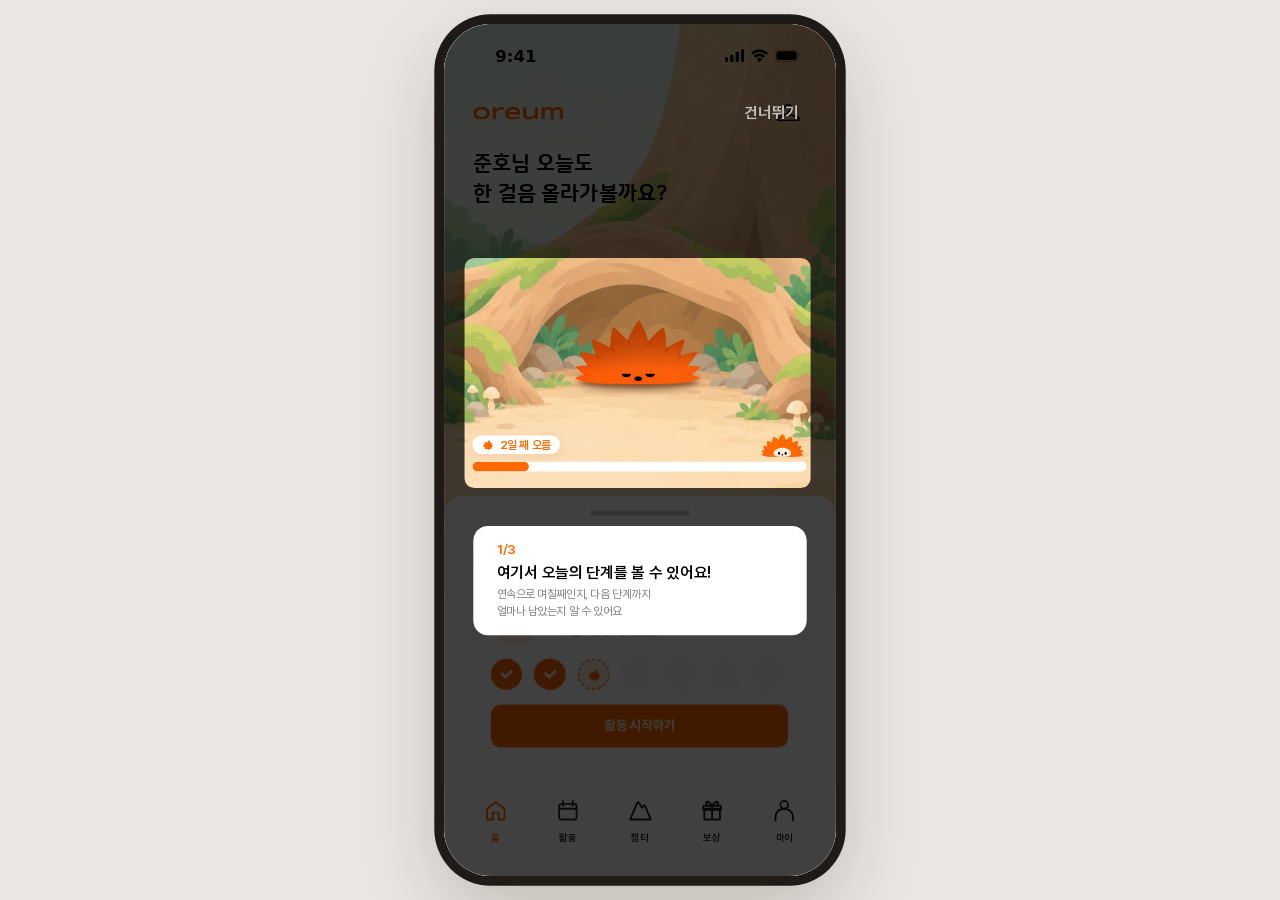
==== commit 1b873ed5: "전시용 전체 프로토타입: 온보딩·보너스·부활·산책·챕터·배경 해금·꾸미기·보상·환급·마이·프로필 Figma 프로토타입 페이지의 화면과 연결(320개 인터랙션)을 기준으로 구현. 자" ====
--- a/index.html
+++ b/index.html
@@ -9,14 +9,16 @@
 <!-- iOS 홈 화면 앱 -->
 <meta name="apple-mobile-web-app-capable" content="yes">
 <meta name="mobile-web-app-capable" content="yes">
-<meta name="apple-mobile-web-app-status-bar-style" content="default">
+<meta name="apple-mobile-web-app-status-bar-style" content="black-translucent">
 <meta name="apple-mobile-web-app-title" content="oreum">
 <meta name="format-detection" content="telephone=no">
+<script>if (navigator.standalone === true || matchMedia('(display-mode: standalone)').matches) document.documentElement.classList.add('standalone');</script>
 <link rel="apple-touch-icon" href="icons/icon-180.png">
 <link rel="icon" type="image/png" sizes="192x192" href="icons/icon-192.png">
 <link rel="manifest" href="manifest.webmanifest">
 <link rel="preload" href="fonts/Pretendard-SemiBold.woff2" as="font" type="font/woff2" crossorigin>
-<link rel="stylesheet" href="css/app.css?v=3">
+<link rel="preload" href="fonts/Pretendard-Medium.woff2" as="font" type="font/woff2" crossorigin>
+<link rel="stylesheet" href="css/app.css?v=5">
 </head>
 <body>
 <div id="app" aria-live="polite">
@@ -29,19 +31,23 @@
     </div>
   </template>
 
-  <!-- ───────── 1. 홈 (홈_메인_집 1242:3831 / 바텀시트 1857:6361) ───────── -->
+  <!-- ───────── 1. 홈 (홈_메인_집 1242:3831 / 바텀시트 1857:6361 / 온보딩 1242:4074~4215 / 보너스·부활 모달) ───────── -->
   <section class="screen light" id="home" data-sb="dark">
-    <div class="home-bg"><img src="assets/home/bg.jpg" alt=""></div>
+    <div class="home-bg" data-bg="tree"><img class="scene-bg" src="assets/home/bg.jpg" alt=""></div>
 
     <div class="home-nav">
       <button class="logo" id="logo" aria-label="oreum (길게 누르면 처음 상태로)"><img src="assets/brand/wordmark.svg" alt="oreum"></button>
-      <button class="hanger" data-toast="꾸미기는 이 프로토타입에 포함되지 않았어요" aria-label="꾸미기"><img src="assets/home/hanger.svg" alt=""></button>
+      <button class="hanger" data-go="deco" data-anim="fade" aria-label="꾸미기"><img src="assets/home/hanger.svg" alt=""></button>
     </div>
 
     <div class="greeting">준호님 오늘도<br>한 걸음 올라가볼까요?</div>
 
-    <div class="char-shadow"><img src="assets/home/shadow.svg" alt=""></div>
-    <img class="char" src="assets/home/char.png" alt="오르미">
+    <div class="char-layer">
+      <div class="char-shadow"><img src="assets/home/shadow.svg" alt=""></div>
+      <img class="char" src="assets/home/char.png" alt="오르미">
+      <div class="wear-slot"></div>
+      <button class="home-bubble" id="homeBubble" aria-label="보너스 미션 보기"><img src="assets/chapter/bubble.svg" alt=""></button>
+    </div>
 
     <button class="streak-chip" id="homeChip" data-go="activity">
       <span class="sym"><img src="assets/home/symbol.svg" alt=""></span>
@@ -85,17 +91,17 @@
 
         <!-- 펼친 상태에서만 보이는 영역 -->
         <div class="sheet-more">
-          <div class="info-card" data-toast="챕터 화면은 이 프로토타입에 포함되지 않았어요">
+          <div class="info-card" data-go="chapter" data-anim="fade">
             <p class="ic-label">현재 챕터 · 1</p>
             <p class="ic-value">숨 고르기</p>
             <img class="ic-arrow" src="assets/sheet/arrow.svg" alt="">
           </div>
-          <div class="info-card right" data-toast="보상 화면은 이 프로토타입에 포함되지 않았어요">
+          <div class="info-card right" data-go="reward" data-anim="fade">
             <p class="ic-label">누적 리워드</p>
-            <p class="ic-value"><span id="totalPoint">23,000</span> P</p>
+            <p class="ic-value"><span class="js-total">23,000</span> P</p>
             <img class="ic-arrow" src="assets/sheet/arrow.svg" alt="">
           </div>
-          <div class="past-bar" data-go="activity">
+          <div class="past-bar" data-go="activity" data-anim="fade">
             <span>다시 하고 싶은 활동이 있나요?</span>
             <span class="past-link">지난 활동 보기 ›</span>
           </div>
@@ -104,9 +110,61 @@
     </div>
 
     <nav class="tabs" data-active="home"></nav>
-  </section>
-
-  <!-- ───────── 2. 미션 인증 카메라 (미션인증 1242:5837) ───────── -->
+
+    <!-- 첫 진입 온보딩 (홈_메인_온보딩 1/3~3/3) -->
+    <div class="onb" id="onb" hidden>
+      <svg class="onb-dim" viewBox="0 0 402 874" preserveAspectRatio="none"><path id="onbPath" fill="rgba(0,0,0,0.75)" fill-rule="evenodd"/></svg>
+      <button class="onb-skip" id="onbSkip">건너뛰기</button>
+      <button class="onb-card" id="onbCard">
+        <span class="onb-step" id="onbStep">1/3</span>
+        <span class="onb-title" id="onbTitle">여기서 오늘의 단계를 볼 수 있어요!</span>
+        <span class="onb-desc" id="onbDesc">연속으로 며칠째인지, 다음 단계까지 얼마나 남았는지 알 수 있어요</span>
+      </button>
+    </div>
+
+    <!-- 보너스 미션 (1242:3898) -->
+    <div class="modal" id="bonusModal" hidden>
+      <div class="modal-dim"></div>
+      <div class="modal-mid">
+        <div class="mpanel bonus">
+          <p class="mp-head">보너스 미션</p>
+          <button class="mp-x" data-close aria-label="닫기"><img src="assets/bonus/x.svg" alt=""></button>
+          <p class="mp-title">편의점에서 라면 먹기</p>
+          <p class="mp-desc">가까운 편의점에서<br>라면 한끼를 즐겨보세요</p>
+          <img class="mp-img ramen" src="assets/bonus/ramen.png" alt="">
+          <div class="mp-info">
+            <div class="mp-row"><span>미션 지원금</span><b>1,400원</b></div>
+            <div class="mp-row"><span>완료 보상</span><b>+200P</b></div>
+          </div>
+          <p class="mp-note">미션비는 Oreum에서 제공해요 · 오늘 3명 완료</p>
+          <button class="mp-btn" id="bonusStart">미션 시작하기</button>
+          <button class="mp-btn ghost" data-close>지금은 쉬어갈게요</button>
+        </div>
+      </div>
+    </div>
+
+    <!-- 부활 미션 (1242:3987) -->
+    <div class="modal" id="revModal" hidden>
+      <div class="modal-dim"></div>
+      <div class="modal-mid">
+        <div class="mpanel rev">
+          <p class="mp-head">부활 미션</p>
+          <button class="mp-x" data-close aria-label="닫기"><img src="assets/bonus/x.svg" alt=""></button>
+          <p class="mp-title">버스정류장 다녀오기</p>
+          <p class="mp-desc">버스정류장에 도착해<br>인증 사진을 찍어주세요</p>
+          <img class="mp-img bus" src="assets/revival/bus.png" alt="">
+          <div class="mp-info">
+            <div class="mp-row"><span>남은 시간</span><b id="revTimer">23:59:30</b></div>
+            <div class="mp-row"><span>연속 활동</span><b>10일 → 11일</b></div>
+          </div>
+          <p class="mp-note">부활 미션을 완료하면 연속 활동이 이어져요</p>
+          <button class="mp-btn" id="revStart">부활 미션하기</button>
+        </div>
+      </div>
+    </div>
+  </section>
+
+  <!-- ───────── 2. 미션 인증 카메라 (미션인증 1242:5837 / 보너스 1242:5121 / 부활 1242:5147) ───────── -->
   <section class="screen dark" id="camera" data-sb="light">
     <div class="cam-header">
       <p class="cam-title">미션 인증</p>
@@ -115,8 +173,9 @@
 
     <div class="cam-mission">
       <div class="cm-mascot"><img src="assets/camera/mascot.png" alt=""></div>
-      <p class="cm-title">이불 정리하기</p>
-      <p class="cm-sub">이불을 갠 모습이 화면에 보이게 찍어주세요</p>
+      <img class="cm-icon" id="camIcon" alt="">
+      <p class="cm-title" id="camTitle">이불 정리하기</p>
+      <p class="cm-sub" id="camSub">이불을 갠 모습이 화면에 보이게 찍어주세요</p>
     </div>
 
     <div class="viewfinder" id="viewfinder">
@@ -128,17 +187,57 @@
       <img class="corner tr" src="assets/camera/corner-l.svg" alt="">
       <img class="corner bl" src="assets/camera/corner-l.svg" alt="">
       <img class="corner br" src="assets/camera/corner-l.svg" alt="">
+      <span class="cam-pill">카메라 미리보기</span>
       <div class="cam-msg" id="camMsg">
         <p id="camMsgText">카메라를 켜는 중이에요…</p>
         <button id="camRetry" class="cam-retry">다시 시도</button>
       </div>
     </div>
+    <p class="cam-hint">앱 카메라로 찍은 사진만 인증돼요 · 사진은 인증 후 삭제</p>
 
     <button class="shutter" id="shutter" aria-label="촬영"><img src="assets/camera/shutter.svg" alt=""></button>
     <button class="flip" id="flip" aria-label="카메라 전환">
       <img class="flip-bg" src="assets/camera/flip-bg.svg" alt="">
       <img class="flip-ic" src="assets/camera/flip.svg" alt="">
     </button>
+  </section>
+
+  <!-- ───────── 2-1. 산책 미션 (미션인증 1242:5863) ───────── -->
+  <section class="screen dark" id="walk" data-sb="light">
+    <div class="cam-header">
+      <p class="cam-title">미션 인증</p>
+      <button class="icon-btn cam-close" data-back aria-label="닫기"><img src="assets/camera/x.svg" alt=""></button>
+    </div>
+    <div class="cam-mission">
+      <div class="wk-mascot"><img src="assets/walk/mascot.png" alt=""></div>
+      <p class="cm-title">집 근처 10분 산책하기</p>
+      <p class="cm-sub">움직이면 시간이 흘러요</p>
+    </div>
+    <span class="wk-timer" id="wkTimer">01:13</span>
+    <div class="wk-map">
+      <div class="wk-park"></div>
+      <img class="wk-lake" src="assets/walk/lake.svg" alt="">
+      <div class="wk-road r1"><i></i></div>
+      <div class="wk-road r2"><i></i></div>
+      <div class="wk-road r3"></div>
+      <div class="wk-road r4"><i></i></div>
+      <img class="wk-zone" src="assets/walk/zone.png" alt="">
+      <img class="wk-dot" style="left:75px;top:334.17px" src="assets/walk/dot.svg" alt="">
+      <img class="wk-dot" style="left:90.62px;top:301.73px" src="assets/walk/dot.svg" alt="">
+      <img class="wk-dot" style="left:106.25px;top:269.3px" src="assets/walk/dot.svg" alt="">
+      <img class="wk-dot" style="left:121.87px;top:236.87px" src="assets/walk/dot.svg" alt="">
+      <img class="wk-dot" style="left:137.49px;top:204.43px" src="assets/walk/dot.svg" alt="">
+      <img class="wk-dot" style="left:153.12px;top:172px" src="assets/walk/dot.svg" alt="">
+      <img class="wk-start" src="assets/walk/start.svg" alt="">
+      <img class="wk-startdot" src="assets/walk/startdot.svg" alt="">
+      <span class="wk-label">시작 지점</span>
+      <div class="wk-me" id="wkMe">
+        <img class="wk-ring" src="assets/walk/mering.svg" alt="">
+        <div class="wk-face"><img src="assets/walk/me.png" alt=""></div>
+      </div>
+    </div>
+    <p class="wk-note">위치 정보는 인증에만 쓰이고 저장되지 않아요</p>
+    <button class="wk-bar" id="wkDone">시간을 전부 채우면 인증이 완료돼요.</button>
   </section>
 
   <!-- ───────── 3. 인증 확인 중 (미션인증_로딩 1242:5946) ───────── -->
@@ -154,7 +253,7 @@
     <button class="btn-primary btn-bottom" id="cancelVerify">인증 취소하기</button>
   </section>
 
-  <!-- ───────── 4. 인증 완료 (미션인증_인증완료 1242:5907) ───────── -->
+  <!-- ───────── 4. 인증 완료 (1242:5907 / 보너스 1242:5173 / 부활 1242:5268) ───────── -->
   <section class="screen light" id="done" data-sb="dark">
     <button class="icon-btn top-close" data-home aria-label="닫기"><img src="assets/done/x.svg" alt=""></button>
     <div class="mid">
@@ -169,7 +268,19 @@
         <div class="rw-row r3"><span class="rw-label">연속 보너스</span><span class="rw-val orange" data-count="200" data-fmt="plus">+0P</span></div>
       </div>
     </div>
-    <button class="btn-primary btn-upper" id="toStreak">계속 하기</button>
+    <button class="btn-primary btn-upper" id="doneNext">계속 하기</button>
+    <button class="btn-ghost dark btn-bottom done-home" data-home>홈으로 돌아가기</button>
+  </section>
+
+  <!-- ───────── 4-1. 인증 실패 (미션인증_인증실패 1242:5934) ───────── -->
+  <section class="screen light" id="fail" data-sb="dark">
+    <button class="icon-btn top-close" data-home aria-label="닫기"><img src="assets/done/x.svg" alt=""></button>
+    <div class="mid">
+      <div class="fl-mascot"><img src="assets/fail/mascot.png" alt=""></div>
+      <p class="fl-title">앗, 인증에 실패했어요</p>
+      <p class="fl-sub">미션 대상이 잘 보이도록 사진을 다시 찍어볼까요?</p>
+    </div>
+    <button class="btn-primary btn-upper" id="failRetry">다시 인증하기</button>
     <button class="btn-ghost btn-bottom" data-home>홈으로 돌아가기</button>
   </section>
 
@@ -187,7 +298,30 @@
       </div>
     </div>
     <p class="st-hint">이어진 미션을 통해 추가보상을 받아보세요</p>
-    <button class="btn-primary btn-upper" data-toast="보너스 퀘스트는 이 프로토타입에 포함되지 않았어요">보너스 퀘스트 하기</button>
+    <button class="btn-primary btn-upper" id="toBonus">보너스 퀘스트 하기</button>
+    <button class="btn-ghost dark btn-bottom" data-home>홈으로 돌아가기</button>
+  </section>
+
+  <!-- ───────── 5-1. 부활 온보딩 (1242:5202) ───────── -->
+  <section class="screen light" id="revonb" data-sb="dark">
+    <button class="icon-btn top-close" data-home aria-label="닫기"><img src="assets/done/x.svg" alt=""></button>
+    <div class="mid">
+      <img class="ro-mascot" src="assets/revival/mascot.png" alt="">
+      <p class="ro-title">준호님, 기다리고 있었어요!</p>
+      <p class="ro-sub">부활 미션을 완료하면<br>기록을 이어갈 수 있어요</p>
+      <div class="ro-week">
+        <img class="ro-c" style="left:105px" src="assets/revival/e243.png" alt="">
+        <img class="ro-c" style="left:151px" src="assets/revival/e244.png" alt="">
+        <img class="ro-c" style="left:197px" src="assets/revival/empty.svg" alt="">
+        <img class="ro-c" style="left:243px" src="assets/revival/empty.svg" alt="">
+        <img class="ro-c" style="left:288.5px" src="assets/revival/empty.svg" alt="">
+        <img class="ro-g196" src="assets/revival/g196.svg" alt="">
+        <img class="ro-g195" src="assets/revival/g195.svg" alt="">
+        <img class="ro-x" src="assets/revival/xgray.svg" alt="">
+        <span class="ro-d" style="left:27px">월</span><span class="ro-d" style="left:73px">화</span><span class="ro-d gray" style="left:119px">수</span><span class="ro-d orange" style="left:165px">목</span><span class="ro-d gray" style="left:211px">금</span><span class="ro-d gray" style="left:257px">토</span><span class="ro-d gray" style="left:303px">일</span>
+      </div>
+    </div>
+    <button class="btn-primary btn-upper" id="revOpen">부활 미션하기</button>
     <button class="btn-ghost dark btn-bottom" data-home>홈으로 돌아가기</button>
   </section>
 
@@ -225,6 +359,255 @@
     <nav class="tabs" data-active="activity"></nav>
   </section>
 
+  <!-- ───────── 7. 챕터 지도 (챕터 1242:6311 / 1348:1030, 배경 팝업 1242:5438) ───────── -->
+  <section class="screen light" id="chapter" data-sb="dark">
+    <div class="map" id="map">
+      <div class="map-inner">
+        <img class="m-bg-top" src="assets/chapter/bg-top.png" alt="">
+        <div class="m-bg"><img src="assets/chapter/bg.jpg" alt=""></div>
+        <img class="m-abs" style="left:22.99px;top:30.49px;width:335.31px;height:1227.58px" src="assets/chapter/union.svg" alt="">
+        <div class="m-path-a"><div><img src="assets/chapter/path-a.svg" alt=""></div></div>
+        <div class="m-path-b"><img src="assets/chapter/path-b.svg" alt=""></div>
+        <div class="m-node" style="left:49px;top:172.06px"><img src="assets/chapter/node-gray.svg" alt=""></div>
+        <div class="m-node" style="left:90px;top:340.06px"><img src="assets/chapter/node-gray.svg" alt=""></div>
+        <div class="m-node" style="left:220px;top:488.06px"><img src="assets/chapter/node-gray.svg" alt=""></div>
+        <div class="m-node w70" id="nodeDone" style="left:240px;top:1160.06px"><img src="assets/chapter/node-done.svg" alt=""></div>
+        <div class="m-node w70" id="nodeToday" style="left:107px;top:1036.06px"><img src="assets/chapter/node-today.svg" alt=""></div>
+        <div class="m-tag"><span>오늘의 오름</span><i><img src="assets/chapter/tip.svg" alt=""></i></div>
+        <div class="m-yaho" id="mapYaho"><img src="assets/chapter/yaho.svg" alt=""></div>
+        <div class="m-node" style="left:220px;top:709px"><img src="assets/chapter/node-gray.svg" alt=""></div>
+        <button class="m-node m-next" id="nodeNext" style="left:100px;top:835.06px" aria-label="다음 미션 미리 해보기"><img src="assets/chapter/node-gray.svg" alt=""></button>
+        <div class="m-fade"></div>
+        <span class="m-lock">챕터 1을 먼저 클리어하세요!</span>
+        <img class="m-abs" style="left:371px;top:560px;width:37px;height:27px" src="assets/chapter/grass.png" alt="">
+        <img class="m-abs" style="left:69px;top:1207px;width:37px;height:27px" src="assets/chapter/grass.png" alt="">
+        <img class="m-abs fx" style="left:-10px;top:333px;width:39px;height:29px" src="assets/chapter/grass.png" alt="">
+        <img class="m-abs fx" style="left:305.5px;top:219px;width:39px;height:29px" src="assets/chapter/grass.png" alt="">
+        <img class="m-abs fx" style="left:146px;top:592px;width:37px;height:27px" src="assets/chapter/grass.png" alt="">
+        <img class="m-abs" style="left:296px;top:241px;width:19px;height:18px" src="assets/chapter/grass-s.png" alt="">
+        <img class="m-abs fx" style="left:54px;top:1200px;width:15px;height:14px" src="assets/chapter/grass-s.png" alt="">
+        <div class="m-shadow"><img src="assets/chapter/shadow.svg" alt=""></div>
+        <button class="m-carousel" id="carousel" aria-label="놀이공원">
+          <img class="m-bubble" src="assets/chapter/bubble.svg" alt="">
+          <img class="m-car" src="assets/chapter/carousel.png" alt="">
+        </button>
+        <img class="m-abs fx" style="left:34px;top:592px;width:37px;height:27px" src="assets/chapter/grass.png" alt="">
+        <img class="m-abs" style="left:265px;top:842px;width:134px;height:227px" src="assets/chapter/tree-a.png" alt="">
+        <img class="m-abs fx" style="left:324px;top:863px;width:134px;height:227px" src="assets/chapter/tree-b.png" alt="">
+        <img class="m-abs" style="left:-44px;top:649px;width:125px;height:212px" src="assets/chapter/tree-b.png" alt="">
+        <img class="m-abs" style="left:341px;top:1061px;width:71px;height:55px" src="assets/chapter/rock.png" alt="">
+        <img class="m-abs" style="left:-34px;top:824px;width:71px;height:55px" src="assets/chapter/rock.png" alt="">
+        <div class="m-treec"><img src="assets/chapter/tree-c.png" alt=""></div>
+        <img class="m-abs" style="left:379px;top:367px;width:37px;height:27px" src="assets/chapter/grass.png" alt="">
+        <img class="m-abs" style="left:331px;top:345px;width:97px;height:75px" src="assets/chapter/rock.png" alt="">
+        <img class="m-abs" style="left:297px;top:1037px;width:37px;height:27px" src="assets/chapter/grass.png" alt="">
+        <img class="m-abs fx" style="left:334px;top:1050px;width:15px;height:14px" src="assets/chapter/grass-s.png" alt="">
+        <img class="m-abs fx" style="left:28px;top:845px;width:15px;height:14px" src="assets/chapter/grass-s.png" alt="">
+      </div>
+    </div>
+    <div class="ch-head"></div>
+    <img class="ch-logo" src="assets/brand/wordmark.svg" alt="oreum">
+    <div class="ch-card">
+      <div class="ch-mascot"><img src="assets/chapter/ch-mascot.png" alt=""></div>
+      <span class="ch-chip">챕터 1</span>
+      <p class="ch-title">숨 고르기</p>
+      <p class="ch-sub">집 안에서 생활리듬 되찾기</p>
+      <p class="ch-count" id="chCount">1/7</p>
+      <div class="ch-bar"><i id="chBar"></i></div>
+    </div>
+    <div class="ch-today">
+      <img class="ct-icon" src="assets/chapter/bed-icon.svg" alt="">
+      <p class="ct-label">오늘의 오름</p>
+      <p class="ct-title">양치하기</p>
+      <button class="ct-btn" id="chMission">미션하기</button>
+    </div>
+    <nav class="tabs" data-active="chapter"></nav>
+
+    <!-- 배경 획득 팝업 (배경 팝업_놀이공원 1242:5438) -->
+    <div class="modal" id="bgPop" hidden>
+      <div class="modal-dim"></div>
+      <div class="modal-mid">
+        <div class="mpanel bgp">
+          <p class="mp-head">배경 획득</p>
+          <button class="mp-x" data-close aria-label="닫기"><img src="assets/bonus/x.svg" alt=""></button>
+          <p class="mp-title">놀이공원 배경을 얻었어요!</p>
+          <p class="mp-desc one">홈 화면에 적용해 즐거운 하루를 보내봐요</p>
+          <div class="bgp-thumb"><img src="assets/park/bg.jpg" alt=""></div>
+          <button class="mp-btn" id="bgApply">적용하기</button>
+        </div>
+      </div>
+    </div>
+  </section>
+
+  <!-- ───────── 7-1. 배경 해금 (배경 해금(놀이공원) 1242:5819) ───────── -->
+  <section class="screen light" id="unlock" data-sb="dark">
+    <button class="icon-btn top-close" data-back aria-label="닫기"><img src="assets/done/x.svg" alt=""></button>
+    <div class="mid">
+      <img class="ul-img" src="assets/unlock/gate.png" alt="">
+      <p class="ul-title">놀이공원에 도착했어요!</p>
+      <p class="ul-sub">놀이기구를 타며 즐거운 하루를 보내볼까요?</p>
+    </div>
+    <button class="btn-primary ul-btn" id="unlockGet">배경 얻기</button>
+  </section>
+
+  <!-- ───────── 8. 꾸미기 (홈_꾸미기 1242:6572 / 6620 / 6677) ───────── -->
+  <section class="screen light" id="deco" data-sb="dark">
+    <div class="home-bg" data-bg="tree"><img class="scene-bg" src="assets/home/bg.jpg" alt=""></div>
+    <div class="home-nav">
+      <img class="deco-logo" src="assets/brand/wordmark.svg" alt="oreum">
+      <button class="hanger" id="decoHanger" aria-label="꾸미기"><img src="assets/home/hanger.svg" alt=""></button>
+    </div>
+    <div class="greeting">오르미를 자유롭게<br>꾸며보세요!</div>
+    <div class="char-layer">
+      <div class="char-shadow"><img src="assets/home/shadow.svg" alt=""></div>
+      <img class="char" src="assets/home/char.png" alt="오르미">
+      <div class="wear-slot"></div>
+    </div>
+    <div class="dsheet" id="dsheet">
+      <div class="dsheet-handle" id="dsheetHandle"><span class="grabber"></span></div>
+      <p class="ds-title">꾸미기</p>
+      <button class="icon-btn ds-x" id="decoClose" aria-label="닫기"><img src="assets/deco/x.svg" alt=""></button>
+      <div class="ds-tabs">
+        <button class="ds-tab on" data-dtab="bg">배경</button>
+        <button class="ds-tab" data-dtab="wear">악세사리</button>
+        <button class="ds-tab" data-dtab="prop">소품</button>
+      </div>
+      <div class="ds-grid" id="dsGrid"></div>
+      <button class="btn-primary ds-save" id="decoSave">저장하기</button>
+    </div>
+  </section>
+
+  <!-- ───────── 9. 보상 (리워드_환급모드 O 1242:5957) ───────── -->
+  <section class="screen light" id="reward" data-sb="dark">
+    <p class="pg-title">보상</p>
+    <div class="rd-scroll">
+      <p class="rd-label">누적 리워드</p>
+      <p class="rd-total"><span class="js-total">23,000</span><em>P</em></p>
+      <button class="rd-hist" data-go="rhist">내역 보기<img src="assets/reward/chev-w.svg" alt=""></button>
+      <div class="rd-coin"><img src="assets/reward/m-coin.png" alt=""></div>
+
+      <p class="rd-h" style="top:305px">연속 오름 보너스</p>
+      <span class="rd-step">2단계</span>
+      <p class="rd-p" style="top:327px">연속 오름일을 늘려 단계를 올리고 리워드를 더 받아요</p>
+      <div class="rd-bar"><i></i></div>
+      <p class="rd-p small" style="top:377px">다음 단계까지 <b>3일</b></p>
+      <i class="rd-line" style="top:424px"></i>
+
+      <p class="rd-h" style="top:455px">위젯 설치 보너스</p>
+      <button class="rd-toggle" id="widgetToggle" aria-label="위젯 설치 보너스" aria-pressed="false"><i></i></button>
+      <p class="rd-p" style="top:487px">리워드 <b>15%</b> 추가<br>위젯을 설치하고 추가 혜택을 받아요</p>
+      <div class="rd-widget"><img src="assets/reward/m-widget.png" alt=""></div>
+      <i class="rd-line" style="top:593px"></i>
+
+      <button class="rd-refund" data-go="refund">
+        <span class="rd-h" style="top:0">환급 모드</span>
+        <span class="rd-amount"><span id="refundAmt">30,000</span>원</span>
+        <span class="rd-p" style="top:74px">모든 커리큘럼을 끝내고 더 많은 금액을 돌려받아요</span>
+        <span class="rd-mref"><img src="assets/reward/m-refund.png" alt=""></span>
+      </button>
+    </div>
+    <nav class="tabs" data-active="reward"></nav>
+  </section>
+
+  <!-- ───────── 9-1. 보상 내역 (챕터별 1242:6033 / 날짜별 1242:6090) ───────── -->
+  <section class="screen light" id="rhist" data-sb="dark">
+    <button class="icon-btn pg-back" data-back aria-label="뒤로"><img src="assets/reward/back.svg" alt=""></button>
+    <p class="pg-title">보상 내역</p>
+    <p class="rd-label">누적 리워드</p>
+    <p class="rd-total"><span class="js-total">23,000</span><em>P</em></p>
+    <div class="rh-tabs">
+      <button class="rh-tab on" data-htab="chapter">챕터별</button>
+      <button class="rh-tab" data-htab="date">날짜별</button>
+    </div>
+    <div class="rh-nav">
+      <button id="rhPrev" aria-label="이전"><img src="assets/reward/arr-l.svg" alt=""></button>
+      <p id="rhLabel">챕터 1</p>
+      <button id="rhNext" class="flipx" aria-label="다음"><img src="assets/reward/arr-r.svg" alt=""></button>
+    </div>
+    <div class="rh-list" id="rhList"></div>
+    <nav class="tabs" data-active="reward"></nav>
+  </section>
+
+  <!-- ───────── 9-2. 환급 모드 (환급모드 1242:5050) ───────── -->
+  <section class="screen light" id="refund" data-sb="dark">
+    <button class="icon-btn pg-back" data-back aria-label="뒤로"><img src="assets/reward/back.svg" alt=""></button>
+    <p class="pg-title">환급 모드</p>
+    <div class="mid rf-mid">
+      <div class="rf-hero">
+        <p class="rf-h">끝까지 해내면<br>걸어둔 금액이 2배가 돼요</p>
+        <p class="rf-s">미션을 모두 마치면 예치한 금액의 2배를 받아요</p>
+      </div>
+      <p class="rf-label">걸어둘 금액</p>
+      <p class="rf-max">최대 50,000원</p>
+      <div class="rf-input"><span id="rfValue">30,000</span><em>원</em></div>
+      <button class="rf-chip" style="left:29px;width:77.324px" data-add="1000">+1,000원</button>
+      <button class="rf-chip" style="left:116.24px;width:77.324px" data-add="5000">+5,000원</button>
+      <button class="rf-chip" style="left:203.47px;width:89.22px" data-add="10000">+10,000원</button>
+      <button class="rf-chip max" style="left:302.61px;width:69.393px" data-add="max">최대</button>
+      <div class="rf-sum">
+        <p class="rf-row" style="top:16.92px"><span>걸어둔 금액</span><b id="rfBet">30,000원</b></p>
+        <img class="rf-line" style="top:52px;left:23px" src="assets/my/line.svg" alt="">
+        <p class="rf-row" style="top:67.36px"><span>완주하면</span><b class="orange" id="rfWin">60,000원 (2배)</b></p>
+        <img class="rf-line" style="top:101.5px;left:24px" src="assets/my/line.svg" alt="">
+        <p class="rf-row" style="top:116.89px"><span>도중에 그만두면</span><b>받을 수 없어요</b></p>
+      </div>
+      <p class="rf-note">도중에 그만두면 예치한 금액은 돌려받을 수 없어요.<br>환급모드는 회원가입 때만 선택할 수 있어요.</p>
+    </div>
+    <button class="btn-primary rf-yes" id="refundYes">해볼게요</button>
+    <button class="btn-ghost dark rf-no" data-back>안할래요</button>
+  </section>
+
+  <!-- ───────── 10. 마이 페이지 (1242:6209) ───────── -->
+  <section class="screen light" id="my" data-sb="dark">
+    <p class="pg-title">마이 페이지</p>
+    <div class="my-scroll">
+      <button class="my-profile" data-go="profile">
+        <span class="mp-avatar"><img src="assets/my/avatar.png" alt=""></span>
+        <span class="mp-cap">프로필</span>
+        <span class="mp-name">준호 <em>님</em></span>
+        <img class="mp-chev" src="assets/my/chev.svg" alt="">
+      </button>
+      <p class="my-sec" style="top:149px">설정</p>
+      <div class="my-box" style="top:181px;height:246px">
+        <button class="my-row" style="top:0" data-toast="주소 설정은 준비 중이에요"><img class="my-ic" style="left:23.97px;top:28.97px;width:34.07px;height:28.73px" src="assets/my/address.svg" alt=""><b>주소 설정</b><small>활동에 사용할 주소를 관리하세요</small></button>
+        <i class="my-line" style="top:83px"></i>
+        <button class="my-row" style="top:79px" data-toast="계좌 설정은 준비 중이에요"><img class="my-ic" style="left:24px;top:33px;width:35px;height:21.43px" src="assets/my/account.svg" alt=""><b>계좌 설정</b><small>리워드를 받을 계좌를 등록해요</small></button>
+        <i class="my-line" style="top:162px"></i>
+        <button class="my-row" style="top:158px" data-toast="알림 설정은 준비 중이에요"><img class="my-ic" style="left:26px;top:28px;width:30px;height:30px" src="assets/my/bell.svg" alt=""><b>알림 설정</b><small>미션과 리워드 알림을 관리해요</small></button>
+      </div>
+      <p class="my-sec" style="top:457px">서비스</p>
+      <div class="my-box" style="top:489px;height:219px">
+        <button class="my-row one" style="top:0" data-toast="공지사항은 준비 중이에요"><img class="my-ic" style="left:25px;top:26px;width:30px;height:20px" src="assets/my/notice.svg" alt=""><b>공지사항</b></button>
+        <i class="my-line" style="top:68px;left:22px"></i>
+        <button class="my-row one" style="top:70px" data-toast="문의하기는 준비 중이에요">
+          <span class="my-hp"><i style="left:3.75px;top:18.33px;width:5.18px;height:7.43px"></i><i style="left:21.25px;top:18.86px;width:5.18px;height:7.26px"></i><img src="assets/my/headphones.svg" alt=""><img class="hp-mic" src="assets/my/hp-mic.svg" alt=""><i style="left:10.89px;top:29.78px;width:7.14px;height:5.22px;border-radius:1px"></i></span><b>문의하기</b></button>
+        <i class="my-line" style="top:143px;left:22px"></i>
+        <button class="my-row one" style="top:144px" data-toast="약관은 준비 중이에요"><img class="my-ic" style="left:25px;top:20px;width:30px;height:30px" src="assets/my/shield.svg" alt=""><b>약관 및 개인정보 처리방침</b></button>
+      </div>
+    </div>
+    <nav class="tabs" data-active="my"></nav>
+  </section>
+
+  <!-- ───────── 10-1. 프로필 (1242:6147) ───────── -->
+  <section class="screen light" id="profile" data-sb="dark">
+    <button class="icon-btn pg-back pf-back" data-back aria-label="뒤로"><img src="assets/my/back30.svg" alt=""></button>
+    <p class="pg-title">프로필</p>
+    <div class="pf-avatar"><img src="assets/my/avatar.png" alt=""></div>
+    <div class="pf-field" style="top:294px"><b>닉네임</b><span>닉네임 입력하기</span></div>
+    <div class="pf-field" style="top:367px"><b>아이디</b><span>abcdefg</span></div>
+    <div class="pf-field" style="top:440px"><b>이메일</b><span>12345@naver.com</span></div>
+    <div class="pf-field" style="top:513px"><b>비밀번호</b><span>********</span></div>
+    <div class="pf-social">
+      <b>로그인 연결하기</b>
+      <img style="left:48px" src="assets/my/apple.svg" alt="Apple">
+      <img style="left:122.5px" src="assets/my/kakao.svg" alt="카카오">
+      <img style="left:196px" src="assets/my/google.svg" alt="Google">
+      <img style="left:270px" src="assets/my/naver.svg" alt="네이버">
+    </div>
+    <button class="pf-out" data-toast="프로토타입에서는 로그아웃할 수 없어요">로그아웃 · 회원 탈퇴</button>
+    <nav class="tabs" data-active="my"></nav>
+  </section>
+
   <!-- 촬영 사진 보기 -->
   <div class="photo-view" id="photoView"><img id="photoViewImg" alt="인증 사진"><p>탭하면 닫혀요</p></div>
 
@@ -240,6 +623,6 @@
   </div>
 </div>
 
-<script src="js/app.js?v=3"></script>
+<script src="js/app.js?v=5"></script>
 </body>
 </html>
--- a/css/app.css
+++ b/css/app.css
@@ -30,6 +30,10 @@
   overscroll-behavior: none;
 }
 body.bg-dark { background: #1c1612; }
+/* iOS 홈 화면 앱(black-translucent): 문서를 상태바 높이만큼 늘려 하단 흰 띠 제거 */
+html.standalone { min-height: calc(100% + env(safe-area-inset-top)); background: #fff; overscroll-behavior: none; }
+html.standalone body { position: absolute; inset: auto; top: 0; left: 0; width: 100%; height: calc(var(--doc-h, 874) * 1px); }
+
 body.frame { background: #e9e6e3; }
 
 button { font: inherit; color: inherit; background: none; border: 0; cursor: pointer; text-align: inherit; }
@@ -89,7 +93,7 @@
 
 /* ───────── 1. 홈 ───────── */
 .home-bg { position: absolute; left: -1px; top: -25px; width: 403px; height: 610px; overflow: hidden; }
-.home-bg img { position: absolute; left: -0.99%; top: -0.04%; width: 100.99%; height: 100.08%; max-width: none; }
+.home-bg img { position: absolute; left: -0.99%; top: -0.04%; width: 100.99%; height: 100.08%; max-width: none; object-fit: cover; }
 
 .home-nav { position: absolute; left: 0; top: 62px; width: 402px; height: 58px; }
 .logo { position: absolute; left: 30px; top: 20px; width: 92px; height: 18px; }
@@ -104,11 +108,11 @@
 }
 
 /* 짧은 화면에서는 캐릭터·칩이 시트에 가리지 않도록 함께 올라감 */
-.char-shadow, .char { --lift: min(0px, calc((var(--H) - 874) * .55px)); }
-.char-shadow { position: absolute; left: 138px; top: calc(358px + var(--lift)); width: 122px; height: 16px; }
+.char-layer { position: absolute; left: 0; top: min(0px, calc((var(--H) - 874) * .55px)); width: 402px; height: 874px; pointer-events: none; }
+.char-shadow { position: absolute; left: 138px; top: 358px; width: 122px; height: 16px; }
 .char-shadow img { position: absolute; left: -10.394px; top: -10.4px; width: 142.789px; height: 36.8px; max-width: none; }
 .char {
-  position: absolute; left: 125px; top: calc(296px + var(--lift)); width: 148px; height: 83px; object-fit: cover;
+  position: absolute; left: 125px; top: 296px; width: 148px; height: 83px; object-fit: cover;
   transform-origin: 50% 90%; animation: breathe 3.2s ease-in-out infinite;
 }
 @keyframes breathe { 0%, 100% { transform: scale(1, 1); } 50% { transform: scale(1.02, .975); } }
@@ -355,3 +359,345 @@
 .a2hs-body { font-size: 14px; line-height: 1.55; color: #555; letter-spacing: -0.28px; }
 .a2hs-body svg { vertical-align: -3px; color: #0a84ff; }
 .a2hs-card button { margin-top: 16px; width: 100%; height: 48px; border-radius: 12px; background: #f2f2f2; font-weight: 600; font-size: 14px; text-align: center; }
+
+/* ═════════════════ v5: 전체 프로토타입 화면 ═════════════════ */
+@font-face { font-family: "Pretendard"; font-weight: 700; font-display: swap; src: url("../fonts/Pretendard-Bold.woff2") format("woff2"); }
+
+/* 공통 */
+.pg-title { position: absolute; left: 0; width: 402px; top: 77px; z-index: 3; text-align: center; font-weight: 600; font-size: 20px; line-height: 24px; color: #000; }
+.pg-back { left: 20px; top: 67px; z-index: 4; }
+.pf-back { left: 23px; top: 70px; }
+.pf-back img { width: 30px; height: 30px; margin: -3px; }
+.flipx img, img.fx, .fx { transform: scaleX(-1); }
+
+/* 꾸미기 착용·소품 (홈·꾸미기 화면 공통, 디자인 좌표) */
+.wear-slot { position: absolute; inset: 0; }
+.wear-slot .wear, .wear-slot .prop { position: absolute; overflow: hidden; }
+.wear-slot img { position: absolute; left: 0; top: 0; width: 100%; height: 100%; object-fit: cover; max-width: none; }
+.w-goggle { left: 159px; top: 320px; width: 80px; height: 52.987px; }
+.w-4d { left: 159px; top: 320px; width: 80px; height: 42.469px; }
+.w-4d img, .t-4d img { width: 119.55% !important; height: 113.04% !important; left: -13.8% !important; top: -13.04% !important; }
+.w-band { left: 151.5px; top: 269px; width: 95px; height: 63.333px; }
+.w-glasses { left: 159px; top: 320px; width: 80px; height: 40px; }
+.w-santa { left: 151.5px; top: 269px; width: 95px; height: 87.192px; }
+.p-sotteok { left: 251px; top: 325px; width: 52px; height: 55.059px; }
+.p-popcorn { left: 251px; top: 325px; width: 52px; height: 51.103px; }
+.p-cola { left: 251px; top: 325px; width: 52px; height: 51.148px; }
+.p-stick { left: 251px; top: 325px; width: 52px; height: 64.17px; }
+.p-ticket { left: 251px; top: 325px; width: 52px; height: 22.795px; }
+.p-ticket img, .t-ticket img { width: 158.7% !important; height: 237.4% !important; left: -55.8% !important; top: -25.2% !important; }
+
+/* 홈 말풍선 (보너스 미션 진입) */
+.home-bubble { position: absolute; left: 236px; top: 268px; width: 38px; height: 28px; pointer-events: auto; display: none; animation: bob 1.6s ease-in-out infinite; }
+.home-bubble::after { content: ""; position: absolute; inset: -14px; }
+.home-bubble img { width: 38px; height: 28px; }
+.home-bubble.show { display: block; }
+@keyframes bob { 0%, 100% { transform: translateY(0); } 50% { transform: translateY(-4px); } }
+
+/* 온보딩 */
+.onb { position: absolute; inset: 0; z-index: 30; }
+.onb[hidden] { display: none; }
+.onb-dim { position: absolute; left: 0; top: 0; width: 402px; height: calc(var(--H) * 1px); }
+.onb-skip { position: absolute; left: 308px; top: 81px; font-weight: 600; font-size: 16px; line-height: normal; color: rgba(255, 255, 255, .7); }
+.onb-skip::after { content: ""; position: absolute; inset: -12px; }
+.onb-skip.start { color: var(--orange); }
+.onb-card { position: absolute; left: 30px; width: 342px; border-radius: 15px; background: #fff; text-align: left; }
+.onb-card > span { position: absolute; left: 24px; white-space: nowrap; }
+.onb-step { top: 16px; font-weight: 600; font-size: 14px; line-height: normal; color: var(--orange); }
+.onb-title { top: 38px; font-weight: 600; font-size: 16px; line-height: normal; color: #000; }
+.onb-desc { top: 62px; width: 170px; white-space: normal !important; font-weight: 400; font-size: 12px; line-height: 1.4; letter-spacing: -0.24px; color: rgba(0, 0, 0, .5); word-break: keep-all; }
+
+/* 모달 (보너스·부활·배경 획득) */
+.modal { position: absolute; inset: 0; z-index: 40; }
+.modal[hidden] { display: none; }
+.modal-dim { position: absolute; inset: 0; background: rgba(0, 0, 0, .75); }
+.modal-mid { position: absolute; left: 0; top: 0; width: 402px; height: 874px; transform: translateY(calc((var(--H) - 874) * .5px)); }
+.mpanel { position: absolute; width: 342px; border-radius: 15px; background: #fff; }
+.mpanel.bonus { left: 28px; top: 194px; height: 500px; }
+.mpanel.rev { left: 30px; top: 205px; height: 463px; }
+.mpanel.bgp { left: 30px; top: 224px; height: 452px; }
+.mp-head { position: absolute; left: 23.92px; top: 24.68px; font-weight: 500; font-size: 14px; line-height: 1; letter-spacing: -0.28px; color: #444; }
+.mpanel.bgp .mp-head { top: 26px; }
+.mp-x { position: absolute; left: 300.83px; top: 23.66px; width: 17.456px; height: 17.456px; }
+.mp-x::after { content: ""; position: absolute; inset: -13px; }
+.mp-x img { width: 17.456px; height: 17.456px; }
+.mpanel.bgp .mp-x { top: 24px; }
+.mp-title { position: absolute; left: 0; width: 342px; top: 72px; text-align: center; font-weight: 600; font-size: 20px; line-height: 1.5; letter-spacing: -0.4px; color: #000; }
+.mpanel.bgp .mp-title { top: 71px; line-height: 1.5; }
+.mp-desc { position: absolute; left: 0; width: 342px; top: 109.43px; text-align: center; font-weight: 500; font-size: 13px; line-height: 18px; letter-spacing: -0.26px; color: #666; }
+.mpanel.bgp .mp-desc { top: 101px; }
+.mp-img { position: absolute; object-fit: cover; }
+.mp-img.ramen { left: 116px; top: 140px; width: 110px; height: 110px; }
+.mp-img.bus { left: 108px; top: 128px; width: 125px; height: 125px; transform: scaleX(-1); }
+.mp-info { position: absolute; left: 21px; top: 255.14px; width: 301px; height: 86.42px; border-radius: 10px; background: #f7f8f9; }
+.mpanel.rev .mp-info { left: 20px; top: 262px; height: 86.4px; }
+.mp-row { position: absolute; left: 21px; width: 259px; display: flex; justify-content: space-between; font-weight: 500; font-size: 14px; line-height: normal; letter-spacing: -0.28px; white-space: nowrap; }
+.mp-row:first-child { top: 17.49px; } .mp-row:last-child { top: 51.44px; }
+.mp-row span { color: rgba(0, 0, 0, .7); } .mp-row b { font-weight: 500; color: #000; font-variant-numeric: tabular-nums; }
+.mp-note { position: absolute; left: 0; width: 342px; top: 359px; text-align: center; font-weight: 400; font-size: 12px; line-height: normal; letter-spacing: -0.24px; color: #737373; }
+.mpanel.rev .mp-note { top: 370px; }
+.mp-btn { position: absolute; left: 21px; top: 382px; width: 300px; height: 46.296px; border-radius: 10px; background: var(--orange); color: #fff; text-align: center; font-weight: 600; font-size: 14px; line-height: 1.3; letter-spacing: -0.28px; transition: transform .12s ease; }
+.mp-btn:active { transform: scale(.97); }
+.mp-btn.ghost { top: 438.58px; background: #fff; color: #444; }
+.mpanel.rev .mp-btn { top: 396.6px; }
+.mpanel.bgp .mp-btn { left: 20.8px; top: 380px; height: 45px; }
+.bgp-thumb { position: absolute; left: 74px; top: 151px; width: 195px; height: 195px; border-radius: 10px; overflow: hidden; box-shadow: 0 4px 12px rgba(0, 0, 0, .12); }
+.bgp-thumb img { position: absolute; left: -0.4%; top: -44.81%; width: 106.04%; height: 164.8%; max-width: none; }
+
+/* 카메라: 미션별 헤더·안내 */
+.cm-icon { position: absolute; left: 13px; top: 18px; width: 50px; height: 50px; object-fit: cover; display: none; }
+#camera.m-bonus .cm-mascot, #camera.m-rev .cm-mascot { display: none; }
+#camera.m-bonus .cm-icon, #camera.m-rev .cm-icon { display: block; }
+#camera.m-rev .cm-icon { transform: scaleX(-1); }
+#camera.m-bonus .cm-title, #camera.m-rev .cm-title { left: 79px; top: 20px; }
+#camera.m-bonus .cm-sub, #camera.m-rev .cm-sub { left: 79px; top: 45px; }
+.cam-pill { position: absolute; left: 50%; bottom: 15px; transform: translateX(-50%); z-index: 3; display: none; padding: 5px 12px; border-radius: 15px; background: #584434; color: #fff; font-weight: 400; font-size: 12px; line-height: 1; letter-spacing: -0.24px; white-space: nowrap; }
+.cam-hint { position: absolute; left: 0; width: 402px; bottom: 172px; text-align: center; display: none; font-weight: 500; font-size: 12px; line-height: 1.4; letter-spacing: -0.24px; color: rgba(255, 255, 255, .5); white-space: nowrap; }
+#camera.m-bonus .cam-pill, #camera.m-rev .cam-pill, #camera.m-bonus .cam-hint, #camera.m-rev .cam-hint { display: block; }
+.viewfinder.shot .cam-pill { display: none; }
+
+/* 산책 미션 */
+.wk-mascot { position: absolute; left: 17px; top: 18px; width: 53px; height: 50px; overflow: hidden; }
+.wk-mascot img { position: absolute; left: -7.17%; top: -2.88%; width: 109.35%; height: 105.76%; max-width: none; }
+.wk-timer { position: absolute; left: 302px; top: 170px; padding: 4px 10px; border-radius: 15px; background: var(--orange); color: #fff; font-weight: 600; font-size: 12px; line-height: normal; font-variant-numeric: tabular-nums; }
+.wk-map { position: absolute; left: 30px; top: 254px; width: 342px; height: min(412px, calc((var(--H) - 462) * 1px)); border-radius: 10px; overflow: hidden; background: #f0f7e5; transform: translateZ(0); }
+.wk-map > * { position: absolute; }
+.wk-park { left: 197px; top: 307px; width: 133px; height: 83px; border-radius: 14px; background: #d6edcc; }
+.wk-lake { left: -116px; top: -31px; width: 194px; height: 113px; }
+.wk-road { display: flex; align-items: center; justify-content: center; }
+.wk-road i { display: block; background: #fff; flex: none; }
+.wk-road.r1 { left: -22.09px; top: 134.96px; width: 399.377px; height: 56.737px; } .wk-road.r1 i { width: 400px; height: 15.008px; transform: rotate(6deg); }
+.wk-road.r2 { left: -19.34px; top: 262.69px; width: 399.212px; height: 43.253px; } .wk-road.r2 i { width: 400px; height: 8.423px; transform: rotate(-5deg); }
+.wk-road.r3 { left: 90px; top: -20px; width: 13px; height: 440px; background: #fff; }
+.wk-road.r4 { left: 245.43px; top: -23.56px; width: 101.162px; height: 437.681px; } .wk-road.r4 i { width: 25.139px; height: 440px; transform: rotate(-10deg); }
+.wk-zone { left: 78px; top: 55px; width: 186px; height: 186px; }
+.wk-dot { width: 6px; height: 6px; margin: 1px; }
+.wk-start { left: 148px; top: 128px; width: 46px; height: 46px; }
+.wk-startdot { left: 168px; top: 145px; width: 6px; height: 6px; }
+.wk-label { left: 133px; top: 92px; width: 75px; height: 28px; border-radius: 14px; background: #fff; text-align: center; font-weight: 600; font-size: 12px; line-height: 28px; color: #000; }
+.wk-me { left: 35px; top: 343px; width: 50px; height: 50px; transition: left 1s linear, top 1s linear; }
+.wk-ring { position: absolute; left: -8px; top: -5px; width: 66px; height: 66px; max-width: none; }
+.wk-face { position: absolute; left: 9px; top: 9px; width: 32px; height: 30px; overflow: hidden; }
+.wk-face img { position: absolute; left: -7.61%; top: -5.28%; width: 114.82%; height: 108.85%; max-width: none; }
+.wk-note { position: absolute; left: 0; width: 403px; bottom: 181px; text-align: center; font-weight: 500; font-size: 12px; line-height: 1.4; letter-spacing: -0.24px; color: rgba(255, 255, 255, .5); white-space: nowrap; }
+.wk-bar { position: absolute; left: 30px; bottom: 77px; width: 342px; height: 56px; border-radius: 10px; background: #332e2a; color: #fff; text-align: center; font-weight: 600; font-size: 14px; line-height: 1.3; letter-spacing: -0.28px; }
+
+/* 인증 완료 변형 · 실패 */
+#done.v-rev .top-close, #done.v-rev .done-home { display: none; }
+#done.v-rev #doneNext { bottom: 53px; }
+#done.v-rev .dn-mascot { left: 121px; top: 173px; width: 160px; height: 146px; }
+#done.v-rev .dn-mascot img { left: -14.48%; top: -1.69%; width: 118.55%; height: 105.43%; }
+#done.v-rev .dn-title { top: 330px; } #done.v-rev .dn-sub { top: 372px; }
+#done.v-rev .reward-box { top: 439px; height: 169px; }
+.fl-mascot { position: absolute; left: 120px; top: 257px; width: 162px; height: 160px; overflow: hidden; }
+.fl-mascot img { position: absolute; left: -9.25%; top: -1.92%; width: 117.9%; height: 103.84%; max-width: none; }
+.fl-title { position: absolute; left: 0; width: 402px; top: 434px; text-align: center; font-weight: 600; font-size: 24px; line-height: 1.4; letter-spacing: -0.48px; }
+.fl-sub { position: absolute; left: 0; width: 402px; top: 468px; text-align: center; font-weight: 400; font-size: 14px; line-height: 1.4; letter-spacing: -0.28px; color: rgba(0, 0, 0, .5); white-space: nowrap; }
+
+/* 부활 온보딩 */
+.ro-mascot { position: absolute; left: 133px; top: 213px; width: 136px; height: 117px; object-fit: cover; }
+.ro-title { position: absolute; left: 0; width: 402px; top: 344px; text-align: center; font-weight: 600; font-size: 24px; line-height: 1.4; letter-spacing: -0.48px; white-space: nowrap; }
+.ro-sub { position: absolute; left: 0; width: 402px; top: 387px; text-align: center; font-weight: 400; font-size: 16px; line-height: 1.4; letter-spacing: -0.32px; color: #666; }
+.ro-week { position: absolute; left: 30px; top: 465px; width: 342px; height: 106px; border: 1px solid rgba(0, 0, 0, .05); border-radius: 10px; }
+.ro-week > * { position: absolute; margin: -1px 0 0 -1px; }
+.ro-c { top: 22px; width: 39px; height: 39px; }
+.ro-g196 { left: 59px; top: 22px; width: 119px; height: 39px; }
+.ro-g195 { left: 13px; top: 22px; width: 73px; height: 39px; }
+.ro-x { left: 116px; top: 33px; width: 17px; height: 17px; }
+.ro-d { top: 66px; width: 11px; font-weight: 500; font-size: 13px; line-height: 18px; letter-spacing: -0.26px; color: #000; }
+.ro-d.gray { color: #808080; } .ro-d.orange { color: var(--orange); }
+
+/* 챕터 지도 */
+.map { position: absolute; left: 0; bottom: 0; width: 402px; height: calc((var(--H) - 172) * 1px); overflow-x: hidden; overflow-y: auto; -webkit-overflow-scrolling: touch; overscroll-behavior: contain; background: #fff; }
+.map-inner { position: relative; width: 402px; height: 1479px; overflow: hidden; }
+.map-inner > * { position: absolute; }
+.m-abs { max-width: none; }
+.m-bg-top { left: 0; top: 0; width: 402px; height: 420px; object-fit: fill; }
+.m-bg { left: 0; top: 399px; width: 402px; height: 1080px; overflow: hidden; }
+.m-bg img { position: absolute; left: -0.47%; top: -16.75%; width: 101.2%; height: 116.75%; max-width: none; }
+.m-path-a { left: 73px; top: 568px; width: 182.06px; height: 217.028px; display: flex; align-items: center; justify-content: center; }
+.m-path-a > div { position: relative; flex: none; width: 228.382px; height: 56.793px; transform: rotate(-126.71deg) scaleY(-1); }
+.m-path-a img { position: absolute; left: -1.09%; top: -4.38%; width: 102.18%; height: 108.78%; max-width: none; }
+.m-path-b { left: 80.03px; top: 60.5px; width: 216.762px; height: 1132.558px; }
+.m-path-b img { position: absolute; left: -1.12%; top: -0.22%; width: 102.21%; height: 100.44%; max-width: none; }
+.m-node { width: 70.423px; height: 61px; }
+.m-node.w70 { width: 70px; }
+.m-node img { position: absolute; left: 0; top: 0; width: 100%; height: 106.56%; max-width: none; }
+.m-next { cursor: pointer; }
+.m-tag { left: 98px; top: 956px; width: 74px; height: 23px; border-radius: 5px; background: var(--orange); display: flex; align-items: center; justify-content: center; }
+.m-tag span { font-weight: 600; font-size: 12px; line-height: 1.4; letter-spacing: -0.24px; color: #fff; white-space: nowrap; }
+.m-tag i { position: absolute; left: 31px; top: 17px; width: 11px; height: 11px; transform: rotate(180deg); }
+.m-tag i img { position: absolute; left: 13.34%; right: 13.34%; top: 9.09%; bottom: 25%; width: 73.32%; height: 65.91%; }
+.m-yaho { left: 106px; top: 989px; width: 59.759px; height: 57px; animation: bob 1.8s ease-in-out infinite; }
+.m-yaho img { position: absolute; left: 0; top: 0; width: 100%; height: 105.26%; max-width: none; }
+.m-fade { left: 0; top: 0; width: 402px; height: 373px; background: linear-gradient(#fff, rgba(255, 255, 255, 0)); }
+.m-lock { left: 50%; top: 114px; transform: translateX(-50%); padding: 10px 20px; border-radius: 20px; background: #fff; font-weight: 600; font-size: 14px; line-height: 1; letter-spacing: -0.28px; color: #000; white-space: nowrap; }
+.m-shadow { left: 64px; top: 612px; width: 88px; height: 13px; }
+.m-shadow img { position: absolute; left: -9.66%; top: -65.38%; width: 119.32%; height: 230.76%; max-width: none; }
+.m-carousel { left: 33px; top: 507px; width: 131px; height: 115px; }
+.m-car { position: absolute; left: 0; top: 0; width: 131px; height: 115px; object-fit: fill; }
+.m-bubble { position: absolute; left: 117px; top: 7px; width: 38px; height: 28px; z-index: 1; animation: bob 1.6s ease-in-out infinite; }
+.m-carousel.got .m-bubble { display: none; }
+.m-treec { left: 260px; top: 112px; width: 222px; height: 287px; overflow: hidden; }
+.m-treec img { position: absolute; left: -115.04%; top: 0; width: 467.26%; height: 241.1%; max-width: none; }
+.ch-head { position: absolute; left: 0; top: 0; width: 402px; height: 240px; border-radius: 0 0 15px 15px; background: #fff; z-index: 2; }
+.ch-logo { position: absolute; left: 30px; top: 84.5px; width: 92px; height: 13.04px; z-index: 3; }
+.ch-card { position: absolute; left: 30px; top: 106px; width: 342px; height: 118px; border-radius: 10px; background: #fff; z-index: 3; }
+.ch-card > * { position: absolute; }
+.ch-mascot { left: 22px; top: 22px; width: 57px; height: 65px; overflow: hidden; }
+.ch-mascot img { position: absolute; left: -108.51%; top: -35.19%; width: 503.19%; height: 342.28%; max-width: none; }
+.ch-chip { left: 91px; top: 22px; width: 54px; height: 20px; border-radius: 20px; background: var(--orange); color: #fff; text-align: center; font-weight: 600; font-size: 12px; line-height: 20px; }
+.ch-title { left: 91px; top: 47px; font-weight: 600; font-size: 16px; line-height: normal; color: #000; white-space: nowrap; }
+.ch-sub { left: 91px; top: 69px; font-weight: 500; font-size: 13px; line-height: normal; color: rgba(0, 0, 0, .5); white-space: nowrap; }
+.ch-count { left: 298px; top: 77px; font-weight: 600; font-size: 13px; line-height: normal; color: var(--orange); }
+.ch-bar { left: 22px; top: 100px; width: 297px; height: 7px; border-radius: 10px; background: #fff8f2; overflow: hidden; }
+.ch-bar i { display: block; height: 100%; width: 69px; border-radius: 10px; background: var(--orange); transition: width .9s cubic-bezier(.2, .8, .2, 1); }
+.ch-today { position: absolute; left: 30px; bottom: 119px; width: 342px; height: 90px; border: 1px solid rgba(0, 0, 0, .05); border-radius: 10px; background: rgba(255, 255, 255, .9); z-index: 3; }
+.ch-today > * { position: absolute; }
+.ct-icon { left: 19px; bottom: 15.92px; width: 56.082px; height: 56.082px; }
+.ct-label { left: 89px; top: 21px; font-weight: 500; font-size: 13px; line-height: 1.4; letter-spacing: -0.26px; color: rgba(0, 0, 0, .5); white-space: nowrap; }
+.ct-title { left: 89px; top: 41px; font-weight: 600; font-size: 18px; line-height: 1.4; letter-spacing: -0.36px; color: #000; white-space: nowrap; }
+.ct-btn { right: 30px; bottom: 22px; padding: 5px 10px; border-radius: 5px; background: var(--orange); color: #fff; font-weight: 600; font-size: 12px; line-height: 1.4; letter-spacing: -0.24px; white-space: nowrap; }
+
+/* 배경 해금 */
+.ul-img { position: absolute; left: 82px; top: 276px; width: 239px; height: 219px; object-fit: fill; }
+.ul-title { position: absolute; left: 0; width: 402px; top: 525px; text-align: center; font-weight: 600; font-size: 20px; line-height: 1.4; letter-spacing: -0.4px; white-space: nowrap; }
+.ul-sub { position: absolute; left: 0; width: 402px; top: 558px; text-align: center; font-weight: 400; font-size: 14px; line-height: 1.4; letter-spacing: -0.28px; color: rgba(0, 0, 0, .5); white-space: nowrap; }
+.ul-btn { bottom: 80px; }
+
+/* 꾸미기 */
+.deco-logo { position: absolute; left: 30px; top: 22.5px; width: 92px; height: 13.04px; }
+.dsheet { position: absolute; left: 0; width: 402px; top: calc((var(--H) - 474) * 1px); height: 520px; border-radius: 20px 20px 0 0; background: #fff; z-index: 6; -webkit-backdrop-filter: blur(2.3px); backdrop-filter: blur(2.3px); }
+.dsheet > * { position: absolute; }
+.dsheet-handle { left: 0; top: 0; width: 402px; height: 36px; touch-action: none; z-index: 2; }
+.ds-title { left: 27px; top: 41px; font-weight: 600; font-size: 18px; line-height: 1.4; letter-spacing: -0.36px; color: #000; }
+.ds-x { left: 341px; top: 31.5px; }
+.ds-tabs { left: 30px; top: 81px; display: flex; gap: 13px; }
+.ds-tab { padding: 10px 15px; border-radius: 18px; background: #f3f3f3; color: #000; font-weight: 600; font-size: 12px; line-height: normal; white-space: nowrap; }
+.ds-tab.on { background: #000; color: #fff; }
+.ds-grid { left: 0; top: 0; width: 402px; height: 380px; pointer-events: none; }
+.ds-card { position: absolute; width: 101px; height: 103px; border-radius: 10px; background: #fff; box-shadow: 0 4px 5px rgba(0, 0, 0, .05); overflow: hidden; pointer-events: auto; }
+.ds-card .th { position: absolute; inset: 0; overflow: hidden; }
+.ds-card .th img { position: absolute; max-width: none; }
+.ds-card .it { position: absolute; object-fit: cover; }
+.ds-card .it-wrap { position: absolute; overflow: hidden; }
+.ds-card .it-wrap img { position: absolute; left: 0; top: 0; width: 100%; height: 100%; max-width: none; }
+.ds-card .lb { position: absolute; left: 0; right: 0; bottom: 0; height: 21px; background: #fff; text-align: center; font-weight: 500; font-size: 10px; line-height: 21px; color: #000; white-space: nowrap; }
+.ds-card.r2 .lb { height: 22px; line-height: 23px; }
+.ds-card.sel .lb { font-weight: 600; color: var(--orange); }
+.ds-card.sel::after { content: ""; position: absolute; inset: 0; border: 2px solid #ff5e00; border-radius: 10px; }
+.ds-save { bottom: auto; top: calc(var(--H) * 1px - 474px - 96px); }
+.dsheet .ds-save { top: 378px; }
+
+/* 보상 */
+.rd-scroll { position: absolute; left: 0; right: 0; top: 0; bottom: 96px; overflow-y: auto; overflow-x: hidden; -webkit-overflow-scrolling: touch; overscroll-behavior: contain; }
+.rd-scroll::after { content: ""; display: block; height: 730px; }
+.rd-scroll > *, .rhist-abs > * { position: absolute; }
+#reward .pg-title, #rhist .pg-title, #my .pg-title, #refund .pg-title, #profile .pg-title { background: #fff; top: 62px; padding: 15px 0; line-height: normal; }
+.rd-label { position: absolute; left: 30px; top: 137px; font-weight: 600; font-size: 14px; line-height: 1.4; letter-spacing: -0.28px; color: rgba(0, 0, 0, .5); white-space: nowrap; }
+.rd-total { position: absolute; left: 30px; top: 157px; font-weight: 700; font-size: 48px; line-height: 1.3; letter-spacing: -0.96px; color: var(--orange); white-space: nowrap; font-variant-numeric: tabular-nums; }
+.rd-total em { font-style: normal; margin-left: 4px; font-weight: 600; font-size: 24px; line-height: 1.4; letter-spacing: -0.48px; color: #000; }
+.rd-hist { left: 30px; top: 227px; display: flex; gap: 5px; align-items: center; padding: 4px 10px; border-radius: 15px; background: var(--orange); color: #fff; font-weight: 600; font-size: 14px; line-height: 1.4; letter-spacing: -0.28px; }
+.rd-hist img { width: 5.5px; height: 10.5px; }
+.rd-coin { left: 262px; top: 144px; width: 110px; height: 111px; overflow: hidden; }
+.rd-coin img { position: absolute; left: -10.33%; top: -2.43%; width: 116.88%; height: 105.51%; max-width: none; }
+.rd-h { position: absolute; left: 30px; font-weight: 600; font-size: 16px; line-height: 1.4; letter-spacing: -0.32px; color: #000; white-space: nowrap; }
+.rd-p { position: absolute; left: 30px; font-weight: 400; font-size: 12px; line-height: 1.4; letter-spacing: -0.24px; color: rgba(0, 0, 0, .5); white-space: nowrap; text-align: left; }
+.rd-p b { font-weight: 600; color: var(--orange); }
+.rd-p.small { left: 35px; }
+.rd-step { left: 326.5px; top: 308px; width: 46px; height: 20px; border-radius: 15px; background: #ffe9d9; color: var(--orange); text-align: center; font-weight: 600; font-size: 12px; line-height: 20px; letter-spacing: -0.24px; }
+.rd-bar { left: 30px; top: 364px; width: 338px; height: 8px; border-radius: 15px; background: #ffe9d9; overflow: hidden; }
+.rd-bar i { display: block; width: 124px; height: 100%; border-radius: 15px; background: var(--orange); }
+.rd-line { left: 30px; width: 342px; height: 1px; background: rgba(0, 0, 0, .05); }
+.rd-toggle { left: 329.5px; top: 455px; width: 39px; height: 21px; border-radius: 10.5px; background: #9a9a9a; transition: background .25s ease; }
+.rd-toggle::after { content: ""; position: absolute; inset: -10px; }
+.rd-toggle i { position: absolute; left: 3px; top: 3px; width: 15px; height: 15px; border-radius: 50%; background: #fff; transition: transform .25s cubic-bezier(.3, .7, .4, 1); }
+.rd-toggle.on { background: var(--orange); }
+.rd-toggle.on i { transform: translateX(18px); }
+.rd-widget { left: 262px; top: 487px; width: 106px; height: 76px; overflow: hidden; }
+.rd-widget img { position: absolute; left: -7.05%; top: -2.67%; width: 111.32%; height: 103.51%; max-width: none; }
+.rd-refund { left: 0; top: 624px; width: 402px; height: 94px; text-align: left; }
+.rd-amount { position: absolute; left: 30px; top: 29px; font-weight: 600; font-size: 32px; line-height: 1.3; letter-spacing: -0.64px; color: #000; white-space: nowrap; }
+.rd-mref { position: absolute; left: 277px; top: 1px; width: 91px; height: 90px; overflow: hidden; }
+.rd-mref img { position: absolute; left: -8.76%; top: 0; width: 112.01%; height: 103.33%; max-width: none; }
+
+/* 보상 내역 */
+.rh-tabs { position: absolute; left: 30px; top: 239px; width: 342px; display: flex; }
+.rh-tab { flex: 1 0 0; padding-bottom: 8.5px; border-bottom: 1.5px solid rgba(0, 0, 0, .1); text-align: center; font-weight: 500; font-size: 14px; line-height: 1.4; letter-spacing: -0.28px; color: rgba(0, 0, 0, .3); }
+.rh-tab.on { border-color: var(--orange); font-weight: 600; color: var(--orange); }
+.rh-nav { position: absolute; left: 0; top: 296px; width: 402px; display: flex; justify-content: center; align-items: center; gap: 82px; }
+.rh-nav p { font-weight: 600; font-size: 16px; line-height: 1.3; letter-spacing: -0.32px; min-width: 44px; text-align: center; }
+.rh-nav button { position: relative; width: 8px; height: 14px; }
+.rh-nav button::after { content: ""; position: absolute; inset: -14px; }
+.rh-nav img { position: absolute; left: -0.5px; top: -0.5px; width: 9px; height: 15px; max-width: none; }
+.rh-list { position: absolute; left: 0; right: 0; top: 330px; bottom: 96px; overflow-y: auto; overflow-x: hidden; -webkit-overflow-scrolling: touch; overscroll-behavior: contain; }
+.rh-item { position: relative; height: 120px; }
+.rh-item > * { position: absolute; white-space: nowrap; line-height: 1.4; }
+.rh-date { left: 30px; top: 17px; font-weight: 500; font-size: 13px; letter-spacing: -0.26px; color: rgba(0, 0, 0, .5); }
+.rh-name { left: 30px; top: 50px; font-weight: 600; font-size: 16px; letter-spacing: -0.32px; color: #000; }
+.rh-val { right: 30px; top: 50px; font-weight: 600; font-size: 16px; letter-spacing: -0.32px; color: #000; }
+.rh-time { left: 30px; top: 77px; font-weight: 500; font-size: 14px; letter-spacing: -0.28px; color: rgba(0, 0, 0, .3); }
+.rh-item.new .rh-val { color: var(--orange); }
+.rh-item:not(:last-child)::after { content: ""; position: absolute; left: 30px; right: 30px; top: 117px; height: 1px; background: rgba(0, 0, 0, .05); }
+
+/* 환급 모드 */
+.rf-hero { position: absolute; left: 30px; top: 135px; width: 342px; height: 115px; border-radius: 10px; background: #fff8f2; }
+.rf-h { position: absolute; left: 21px; top: 20px; font-weight: 600; font-size: 20px; line-height: 1.4; letter-spacing: -0.4px; color: #000; }
+.rf-s { position: absolute; left: 21px; top: 80px; font-weight: 500; font-size: 13px; line-height: normal; color: rgba(0, 0, 0, .5); white-space: nowrap; }
+.rf-label { position: absolute; left: 30px; top: 280px; font-weight: 600; font-size: 16px; line-height: normal; }
+.rf-max { position: absolute; right: 30px; top: 282px; font-weight: 500; font-size: 13px; line-height: normal; color: rgba(0, 0, 0, .5); }
+.rf-input { position: absolute; left: 29px; top: 319px; width: 344px; height: 59px; border: 1px solid rgba(255, 106, 0, .5); border-radius: 10px; background: #fff; }
+.rf-input span { position: absolute; left: 18.11px; top: 14px; font-weight: 600; font-size: 24px; line-height: normal; color: #000; font-variant-numeric: tabular-nums; }
+.rf-input em { position: absolute; right: 16.1px; top: 24px; font-style: normal; font-weight: 500; font-size: 16px; line-height: normal; color: rgba(0, 0, 0, .5); }
+.rf-chip { position: absolute; top: 400px; height: 36px; border-radius: 21px; background: #f7f8f9; text-align: center; font-weight: 500; font-size: 13px; line-height: 1; color: #000; transition: transform .1s ease; }
+.rf-chip:active { transform: scale(.94); }
+.rf-chip.max { background: #fff3ea; color: var(--orange); }
+.rf-sum { position: absolute; left: 30px; top: 466px; width: 342px; height: 155px; border-radius: 10px; background: #f7f8f9; }
+.rf-row { position: absolute; left: 23px; right: 25px; display: flex; justify-content: space-between; align-items: center; white-space: nowrap; }
+.rf-row span { font-weight: 600; font-size: 14px; line-height: 1.4; letter-spacing: -0.28px; color: rgba(0, 0, 0, .5); }
+.rf-row b { font-weight: 500; font-size: 16px; line-height: 1.4; letter-spacing: -0.32px; color: #000; font-variant-numeric: tabular-nums; }
+.rf-row b.orange { color: var(--orange); }
+.rf-line { position: absolute; width: 294px; height: .7px; }
+.rf-note { position: absolute; left: 30px; width: 342px; top: 636px; text-align: center; font-weight: 400; font-size: 12px; line-height: 1.4; letter-spacing: -0.24px; color: rgba(0, 0, 0, .5); }
+.rf-yes { bottom: 99px; }
+.rf-no { bottom: 30px; }
+
+/* 마이 · 프로필 */
+.my-scroll { position: absolute; left: 0; right: 0; top: 120px; bottom: 96px; overflow-y: auto; overflow-x: hidden; -webkit-overflow-scrolling: touch; overscroll-behavior: contain; }
+.my-scroll::after { content: ""; display: block; height: 728px; }
+.my-scroll > * { position: absolute; }
+.my-profile { left: 30px; top: 17px; width: 342px; height: 100px; border: 1px solid rgba(0, 0, 0, .05); border-radius: 10px; text-align: left; }
+.my-profile > * { position: absolute; }
+.mp-avatar { left: 20px; top: 20px; width: 64px; height: 60px; overflow: hidden; }
+.mp-avatar img { position: absolute; left: -7.61%; top: -5.28%; width: 114.82%; height: 108.85%; max-width: none; }
+.mp-cap { left: 109px; top: 22px; font-weight: 400; font-size: 14px; line-height: 1.4; letter-spacing: -0.28px; color: rgba(0, 0, 0, .3); }
+.mp-name { left: 109px; top: 42px; font-weight: 600; font-size: 24px; line-height: 1.4; color: #000; white-space: nowrap; }
+.mp-name em { font-style: normal; font-size: 16px; color: rgba(0, 0, 0, .5); }
+.mp-chev { left: 295px; top: 37px; width: 24px; height: 24px; transform: scaleX(-1); }
+.my-sec { left: 30px; font-weight: 600; font-size: 16px; line-height: 1.4; letter-spacing: -0.32px; color: #000; }
+.my-box { left: 30px; width: 342px; border: 1px solid rgba(0, 0, 0, .05); border-radius: 10px; }
+.my-box > * { position: absolute; }
+.my-row { left: 0; width: 340px; height: 79px; text-align: left; }
+.my-row > * { position: absolute; }
+.my-row b { left: 79px; top: 23px; font-weight: 600; font-size: 16px; line-height: 1.4; letter-spacing: -0.32px; color: #000; white-space: nowrap; }
+.my-row small { left: 79px; top: 45px; font-weight: 400; font-size: 12px; line-height: 1.4; letter-spacing: -0.24px; color: rgba(0, 0, 0, .5); white-space: nowrap; }
+.my-row.one { height: 70px; }
+.my-row.one b { top: 25px; }
+.my-row::after { content: ""; position: absolute; left: 293px; top: 31px; width: 24px; height: 24px; background: url("../assets/my/chev.svg") center / 24px 24px no-repeat; transform: scaleX(-1); }
+.my-row.one::after { top: 24px; }
+.my-ic { max-width: none; }
+.my-line { left: 23px; width: 294px; height: .7px; background: rgba(0, 0, 0, .05); }
+.my-hp { left: 25px; top: 18px; width: 30px; height: 31px; }
+.my-hp > * { position: absolute; }
+.my-hp i { background: var(--orange); }
+.my-hp > img:not(.hp-mic) { left: 0; top: 0; width: 30px; height: 30.939px; }
+.hp-mic { left: 4.35px; top: 23.6px; width: 8.44px; height: 10.23px; max-width: none; }
+.pf-avatar { position: absolute; left: 146px; top: 152px; width: 110px; height: 102px; overflow: hidden; }
+.pf-avatar img { position: absolute; left: -7.28%; top: -5.88%; width: 114.57%; height: 109.8%; max-width: none; }
+.pf-field { position: absolute; left: 30px; width: 342px; height: 58px; border: 1px solid rgba(0, 0, 0, .05); border-radius: 10px; }
+.pf-field b { position: absolute; left: 19px; top: 16px; font-weight: 500; font-size: 16px; line-height: 1.4; letter-spacing: -0.32px; color: #000; }
+.pf-field span { position: absolute; right: 19px; top: 18px; font-weight: 400; font-size: 14px; line-height: 1.4; letter-spacing: -0.28px; color: rgba(0, 0, 0, .3); }
+.pf-social { position: absolute; left: 30px; top: 586px; width: 342px; height: 106px; border: 1px solid rgba(0, 0, 0, .05); border-radius: 10px; }
+.pf-social b { position: absolute; left: 19px; top: 16px; font-weight: 500; font-size: 16px; line-height: 1.4; letter-spacing: -0.32px; }
+.pf-social img { position: absolute; top: 57px; width: 24px; height: 24px; margin-left: -1px; }
+.pf-out { position: absolute; left: 0; width: 403px; top: 707px; text-align: center; font-weight: 500; font-size: 12px; line-height: 1.4; letter-spacing: -0.24px; color: rgba(0, 0, 0, .5); }
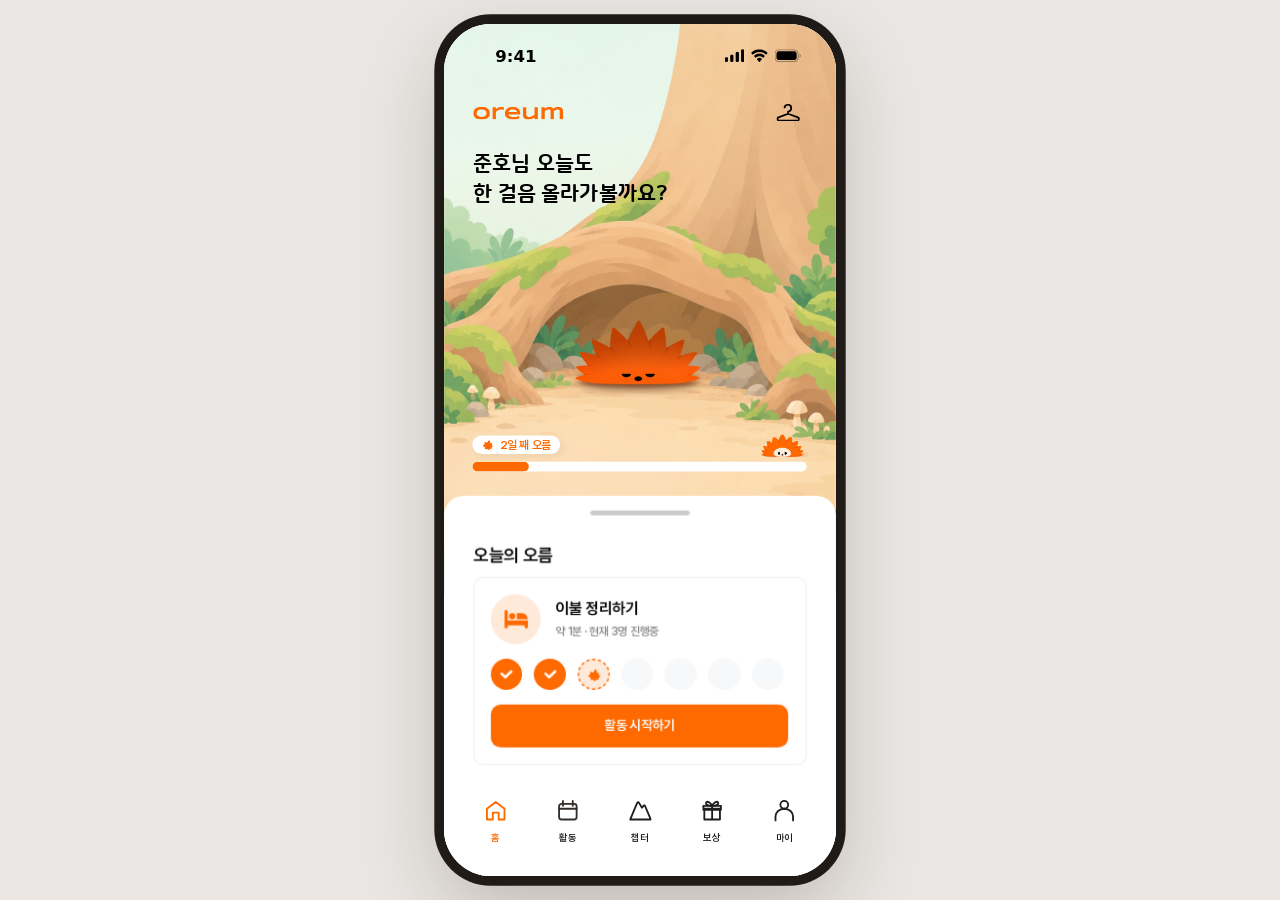
==== commit 26e6736b: "첫 진입 온보딩 자동 표시 제거 (홈에서 바로 시작) Co-Authored-By: Claude Opus 5.5 <noreply@anthropic.com>" ====
--- a/index.html
+++ b/index.html
@@ -418,7 +418,7 @@
     <div class="ch-today">
       <img class="ct-icon" src="assets/chapter/bed-icon.svg" alt="">
       <p class="ct-label">오늘의 오름</p>
-      <p class="ct-title">양치하기</p>
+      <p class="ct-title">이불 정리하기</p>
       <button class="ct-btn" id="chMission">미션하기</button>
     </div>
     <nav class="tabs" data-active="chapter"></nav>
@@ -623,6 +623,6 @@
   </div>
 </div>
 
-<script src="js/app.js?v=5"></script>
+<script src="js/app.js?v=6"></script>
 </body>
 </html>
